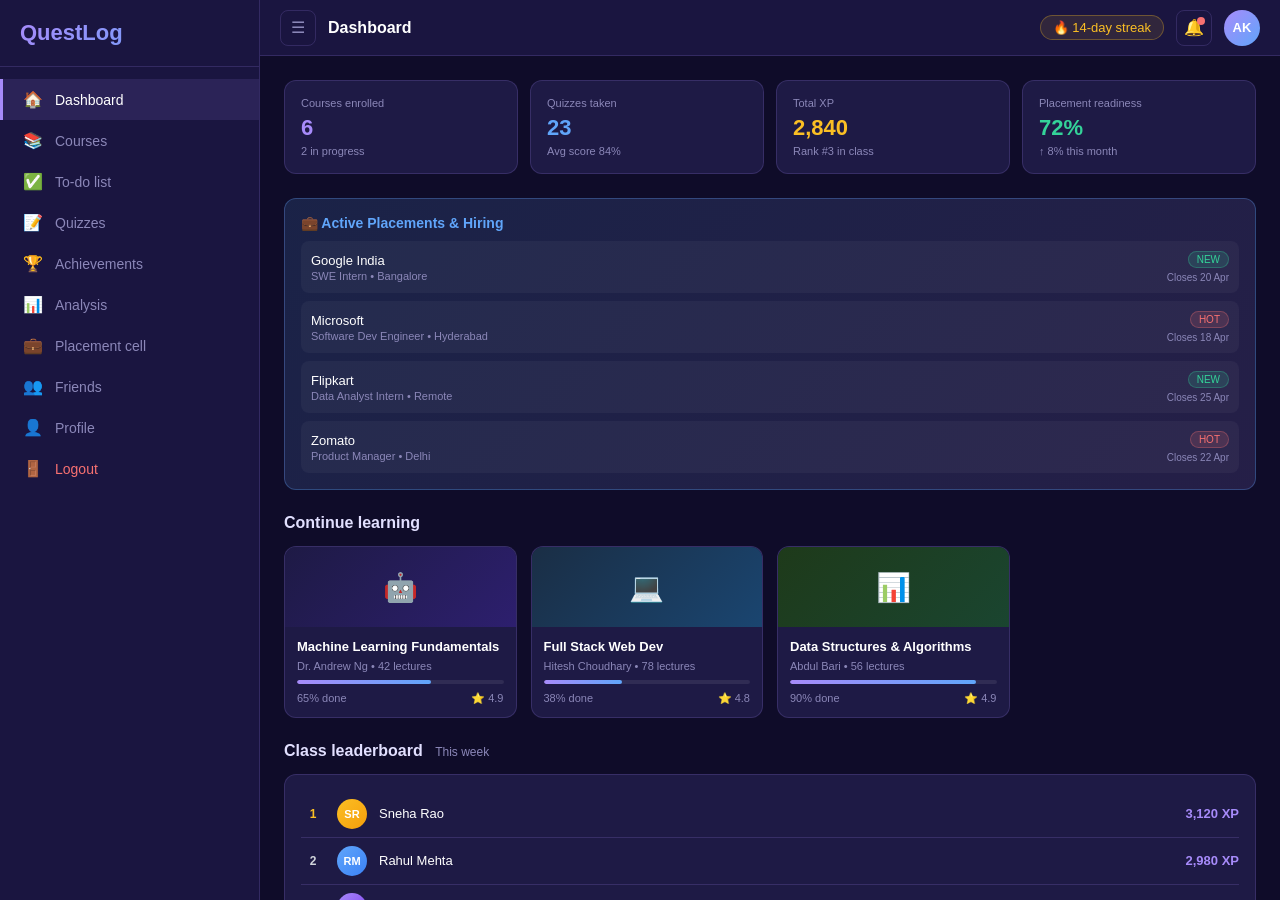
==== index.html @ a029e755 "changes in menu bar" ====
<!DOCTYPE html>
<html lang="en">
<head>
<meta charset="UTF-8">
<meta name="viewport" content="width=device-width, initial-scale=1.0">
<title>QuestLog</title>

<link rel="stylesheet" href="style.css">
</head>

<body>

<div class="app">

  <!-- Sidebar -->
  <div class="sidebar" id="sidebar">
    <div class="sidebar-header">
      <div class="logo">QuestLog</div>
    </div>

    <nav>
    <div class="nav-item active" onclick="showPage('dashboard',this)"><span class="nav-icon">🏠</span>Dashboard</div>
    <div class="nav-item" onclick="showPage('courses',this)"><span class="nav-icon">📚</span>Courses</div>
    <div class="nav-item" onclick="showPage('todo',this)"><span class="nav-icon">✅</span>To-do list</div>
    <div class="nav-item" onclick="showPage('quizzes',this)"><span class="nav-icon">📝</span>Quizzes</div>
    <div class="nav-item" onclick="showPage('achievements',this)"><span class="nav-icon">🏆</span>Achievements</div>
    <div class="nav-item" onclick="showPage('analysis',this)"><span class="nav-icon">📊</span>Analysis</div>
    <div class="nav-item" onclick="showPage('placement',this)"><span class="nav-icon">💼</span>Placement cell</div>
    <div class="nav-item" onclick="showPage('friends',this)"><span class="nav-icon">👥</span>Friends</div>
    <div class="nav-item" onclick="showPage('profile',this)"><span class="nav-icon">👤</span>Profile</div>
    <div class="nav-item" style="margin-top:auto;color:#f87171" onclick="alert('Logging out...')">
      <span class="nav-icon">🚪</span>Logout
    </div>
  </nav>
  </div>

  <!-- Main -->
  <div class="main">

    <!-- TOPBAR -->
    <!-- PASTE your topbar.html here -->
     <!-- ═══════════════════════════════════
     TOPBAR + NOTIFICATIONS — topbar.html
     ═══════════════════════════════════ -->
<div class="topbar">
  <button class="menu-btn" onclick="toggleSidebar()">☰</button>
  <span class="page-title" id="page-title">Dashboard</span>

  <div class="streak-badge">🔥 14-day streak</div>

  <!-- Notification bell -->
  <div style="position:relative">
    <button class="notif-btn" onclick="toggleNotif()">
      🔔<span class="notif-dot"></span>
    </button>

    <div class="notif-panel" id="notif-panel">
      <div class="notif-header">
        <span>Notifications</span>
        <span style="font-size:11px;color:#a78bfa;cursor:pointer">Mark all read</span>
      </div>
      <div class="notif-item">
        <div class="ni-title">🏢 Google is hiring! SWE Intern 2025</div>
        <div class="ni-sub">Deadline: 20 Apr • Eligibility: CGPA ≥ 8.0</div>
        <div class="ni-time">2 hours ago</div>
      </div>
      <div class="notif-item">
        <div class="ni-title">📢 Microsoft Campus Drive — Reg open</div>
        <div class="ni-sub">Roles: SDE, Data Analyst, PM</div>
        <div class="ni-time">5 hours ago</div>
      </div>
      <div class="notif-item">
        <div class="ni-title">✅ Quiz result: Data Structures</div>
        <div class="ni-sub">You scored 92/100 — Top 5%!</div>
        <div class="ni-time">1 day ago</div>
      </div>
      <div class="notif-item">
        <div class="ni-title">👤 Priya sent you a friend request</div>
        <div class="ni-sub">Accept or decline in Friends tab</div>
        <div class="ni-time">2 days ago</div>
      </div>
    </div>
  </div>

  <div class="avatar" onclick="showPage('profile',null)" style="cursor:pointer">AK</div>
</div>

    <div class="content">

      <!-- PASTE dashboard.html -->
       <!-- ═══════════════════════════════════
     DASHBOARD — dashboard.html
     ═══════════════════════════════════ -->
<div class="page active" id="page-dashboard">

  <!-- Stats -->
  <div class="stats-row">
    <div class="stat-card"><div class="label">Courses enrolled</div><div class="val purple">6</div><div class="sub">2 in progress</div></div>
    <div class="stat-card"><div class="label">Quizzes taken</div><div class="val blue">23</div><div class="sub">Avg score 84%</div></div>
    <div class="stat-card"><div class="label">Total XP</div><div class="val amber">2,840</div><div class="sub">Rank #3 in class</div></div>
    <div class="stat-card"><div class="label">Placement readiness</div><div class="val green">72%</div><div class="sub">↑ 8% this month</div></div>
  </div>

  <!-- Active placements snippet -->
  <div class="placement-banner">
    <h3>💼 Active Placements & Hiring</h3>
    <div class="placement-item">
      <div class="pi-left"><div class="company">Google India</div><div class="role">SWE Intern • Bangalore</div></div>
      <div class="pi-right"><span class="badge-new">NEW</span><span class="pi-deadline">Closes 20 Apr</span></div>
    </div>
    <div class="placement-item">
      <div class="pi-left"><div class="company">Microsoft</div><div class="role">Software Dev Engineer • Hyderabad</div></div>
      <div class="pi-right"><span class="badge-hot">HOT</span><span class="pi-deadline">Closes 18 Apr</span></div>
    </div>
    <div class="placement-item">
      <div class="pi-left"><div class="company">Flipkart</div><div class="role">Data Analyst Intern • Remote</div></div>
      <div class="pi-right"><span class="badge-new">NEW</span><span class="pi-deadline">Closes 25 Apr</span></div>
    </div>
    <div class="placement-item">
      <div class="pi-left"><div class="company">Zomato</div><div class="role">Product Manager • Delhi</div></div>
      <div class="pi-right"><span class="badge-hot">HOT</span><span class="pi-deadline">Closes 22 Apr</span></div>
    </div>
  </div>

  <!-- Continue learning -->
  <div class="section-title">Continue learning</div>
  <div class="courses-grid">
    <div class="course-card">
      <div class="course-thumb" style="background:linear-gradient(135deg,#1e1a45,#2d1f6e)">🤖</div>
      <div class="course-body">
        <div class="course-title">Machine Learning Fundamentals</div>
        <div class="course-meta">Dr. Andrew Ng • 42 lectures</div>
        <div class="progress-bar"><div class="progress-fill" style="width:65%"></div></div>
        <div class="course-footer"><span>65% done</span><span>⭐ 4.9</span></div>
      </div>
    </div>
    <div class="course-card">
      <div class="course-thumb" style="background:linear-gradient(135deg,#1a2e45,#1a4570)">💻</div>
      <div class="course-body">
        <div class="course-title">Full Stack Web Dev</div>
        <div class="course-meta">Hitesh Choudhary • 78 lectures</div>
        <div class="progress-bar"><div class="progress-fill" style="width:38%"></div></div>
        <div class="course-footer"><span>38% done</span><span>⭐ 4.8</span></div>
      </div>
    </div>
    <div class="course-card">
      <div class="course-thumb" style="background:linear-gradient(135deg,#1e3a1a,#1a4530)">📊</div>
      <div class="course-body">
        <div class="course-title">Data Structures & Algorithms</div>
        <div class="course-meta">Abdul Bari • 56 lectures</div>
        <div class="progress-bar"><div class="progress-fill" style="width:90%"></div></div>
        <div class="course-footer"><span>90% done</span><span>⭐ 4.9</span></div>
      </div>
    </div>
  </div>

  <!-- Leaderboard -->
  <div class="section-title">Class leaderboard <span class="section-subtitle">This week</span></div>
  <div class="leaderboard-section">
    <div class="lb-row"><div class="lb-rank gold">1</div><div class="lb-av" style="background:linear-gradient(135deg,#fbbf24,#f59e0b)">SR</div><div class="lb-name">Sneha Rao</div><div class="lb-pts">3,120 XP</div></div>
    <div class="lb-row"><div class="lb-rank silver">2</div><div class="lb-av" style="background:linear-gradient(135deg,#60a5fa,#3b82f6)">RM</div><div class="lb-name">Rahul Mehta</div><div class="lb-pts">2,980 XP</div></div>
    <div class="lb-row"><div class="lb-rank bronze">3</div><div class="lb-av" style="background:linear-gradient(135deg,#a78bfa,#7c3aed)">AK</div><div class="lb-name">Arjun Kumar <span class="you">YOU</span></div><div class="lb-pts">2,840 XP</div></div>
    <div class="lb-row"><div class="lb-rank">4</div><div class="lb-av" style="background:linear-gradient(135deg,#34d399,#059669)">PS</div><div class="lb-name">Priya Sharma</div><div class="lb-pts">2,610 XP</div></div>
    <div class="lb-row"><div class="lb-rank">5</div><div class="lb-av" style="background:linear-gradient(135deg,#f87171,#dc2626)">VK</div><div class="lb-name">Vikram Kumar</div><div class="lb-pts">2,340 XP</div></div>
  </div>

</div>

      <!-- PASTE profile.html -->
       <!-- ═══════════════════════════════════
     PROFILE — profile.html
     ═══════════════════════════════════ -->
<div class="page" id="page-profile">

  <!-- Header card -->
  <div class="profile-header">
    <div class="profile-av">AK</div>
    <div class="profile-name">Arjun Kumar</div>
    <div class="profile-id">EDU-2024-ARJ-0042 • B.Tech CSE • 6th Sem</div>
    <div style="display:flex;justify-content:center;gap:20px;margin-top:12px">
      <div style="text-align:center"><div style="font-size:18px;font-weight:700;color:#a78bfa">2,840</div><div style="font-size:11px;color:var(--muted)">Total XP</div></div>
      <div style="text-align:center"><div style="font-size:18px;font-weight:700;color:#fbbf24">14</div><div style="font-size:11px;color:var(--muted)">Day streak</div></div>
      <div style="text-align:center"><div style="font-size:18px;font-weight:700;color:#34d399">#3</div><div style="font-size:11px;color:var(--muted)">Class rank</div></div>
    </div>
    <div class="badges-row">
      <div class="badge-pill">🏆 Quiz Master</div>
      <div class="badge-pill">🧠 Big Brain</div>
      <div class="badge-pill">🔥 On Fire</div>
      <div class="badge-pill">🎓 Completer</div>
    </div>
  </div>

  <!-- Course progress -->
  <div class="progress-section">
    <div class="section-title" style="margin-bottom:14px">Course progress</div>
    <div class="prog-row"><div class="prog-label">ML Fundamentals</div><div class="prog-bar-wrap"><div class="prog-bar-fill" style="width:65%;background:linear-gradient(90deg,#a78bfa,#60a5fa)"></div></div><div class="prog-pct" style="color:#a78bfa">65%</div></div>
    <div class="prog-row"><div class="prog-label">Full Stack Dev</div><div class="prog-bar-wrap"><div class="prog-bar-fill" style="width:38%;background:linear-gradient(90deg,#60a5fa,#34d399)"></div></div><div class="prog-pct" style="color:#60a5fa">38%</div></div>
    <div class="prog-row" style="margin-bottom:0"><div class="prog-label">DSA</div><div class="prog-bar-wrap"><div class="prog-bar-fill" style="width:90%;background:linear-gradient(90deg,#34d399,#059669)"></div></div><div class="prog-pct" style="color:#34d399">90%</div></div>
  </div>

  <!-- Applied placements -->
  <div class="analysis-box">
    <div class="analysis-title">Applied placements</div>
    <div style="display:flex;flex-direction:column;gap:8px">
      <div style="display:flex;justify-content:space-between;align-items:center;padding:10px;background:rgba(255,255,255,.04);border-radius:8px">
        <div><div style="font-size:13px;font-weight:500">Infosys — Systems Engineer</div><div style="font-size:11px;color:var(--muted)">Applied 12 Apr 2025</div></div>
        <span style="font-size:11px;color:#fbbf24;background:rgba(251,191,36,.1);border:1px solid rgba(251,191,36,.2);border-radius:20px;padding:2px 10px">Screening</span>
      </div>
      <div style="display:flex;justify-content:space-between;align-items:center;padding:10px;background:rgba(255,255,255,.04);border-radius:8px">
        <div><div style="font-size:13px;font-weight:500">TCS — Digital</div><div style="font-size:11px;color:var(--muted)">Applied 3 Apr 2025</div></div>
        <span style="font-size:11px;color:#34d399;background:rgba(52,211,153,.1);border:1px solid rgba(52,211,153,.2);border-radius:20px;padding:2px 10px">Shortlisted</span>
      </div>
    </div>
  </div>

  <!-- Experience -->
  <div class="analysis-box">
    <div class="analysis-title">Experience</div>
    <div style="display:flex;flex-direction:column;gap:8px">
      <div style="padding:10px;background:rgba(255,255,255,.04);border-radius:8px">
        <div style="font-size:13px;font-weight:500">🎓 B.Tech Computer Science</div>
        <div style="font-size:11px;color:var(--muted)">SRM University • 2022–2026 • CGPA 8.4</div>
      </div>
      <div style="padding:10px;background:rgba(255,255,255,.04);border-radius:8px">
        <div style="font-size:13px;font-weight:500">📚 Python for Data Science — Certificate</div>
        <div style="font-size:11px;color:var(--muted)">Completed Jan 2025 • Issued by Coursera</div>
      </div>
      <div style="padding:10px;background:rgba(255,255,255,.04);border-radius:8px">
        <div style="font-size:13px;font-weight:500">💻 AI Placement Assistant — Hackathon Project</div>
        <div style="font-size:11px;color:var(--muted)">Team of 4 • SRM Hack 2025 • Track 5 Winner</div>
      </div>
    </div>
  </div>

</div>

    </div>

  </div>
  <script src="app.js"></script>
</body>
</html>
---- style.css ----
*{margin:0;padding:0;box-sizing:border-box}
body{font-family:-apple-system,BlinkMacSystemFont,'Segoe UI',sans-serif;background:#0f0c29;color:#fff;min-height:100vh;overflow-x:hidden}
:root{--accent:#a78bfa;--accent2:#60a5fa;--accent3:#34d399;--bg1:#0f0c29;--bg2:#1a1540;--bg3:#241e55;--card:#1e1a45;--border:rgba(167,139,250,0.18);--text:#e2e0ff;--muted:#8b87b8}

/* ─── Layout ─── */
.app{display:flex;height:100vh;overflow:hidden}
.main{flex:1;display:flex;flex-direction:column;overflow:hidden}
.content{flex:1;overflow-y:auto;padding:24px}

/* ─── Sidebar ─── */
.sidebar{width:260px;min-width:260px;background:var(--bg2);border-right:1px solid var(--border);display:flex;flex-direction:column;transition:transform .3s;z-index:100}
.sidebar.hidden{transform:translateX(-260px);position:absolute;height:100%}
.sidebar-header{padding:20px;border-bottom:1px solid var(--border)}
.logo{font-size:22px;font-weight:700;background:linear-gradient(135deg,#a78bfa,#60a5fa);background-clip:text;-webkit-background-clip:text;-webkit-text-fill-color:transparent}
.logo span{font-size:12px;display:block;color:var(--muted);font-weight:400;margin-top:2px}
.user-mini{display:flex;align-items:center;gap:10px;padding:16px 20px;border-bottom:1px solid var(--border)}
.avatar{width:36px;height:36px;border-radius:50%;background:linear-gradient(135deg,#a78bfa,#60a5fa);display:flex;align-items:center;justify-content:center;font-weight:700;font-size:13px;flex-shrink:0}
.user-mini .name{font-size:14px;font-weight:500}
.user-mini .pts{font-size:11px;color:var(--accent);margin-top:1px}
nav{flex:1;overflow-y:auto;padding:12px 0}
.nav-item{display:flex;align-items:center;gap:12px;padding:11px 20px;cursor:pointer;color:var(--muted);font-size:14px;transition:all .2s;border-left:3px solid transparent}
.nav-item:hover{color:var(--text);background:rgba(167,139,250,.07)}
.nav-item.active{color:#fff;background:rgba(167,139,250,.12);border-left-color:var(--accent)}
.nav-icon{font-size:16px;width:20px;text-align:center}

/* ─── Topbar ─── */
.topbar{background:var(--bg2);border-bottom:1px solid var(--border);padding:0 20px;height:56px;display:flex;align-items:center;gap:12px;flex-shrink:0}
.menu-btn{background:none;border:1px solid var(--border);color:var(--muted);width:36px;height:36px;border-radius:8px;cursor:pointer;font-size:16px;display:flex;align-items:center;justify-content:center}
.menu-btn:hover{color:var(--text);border-color:var(--accent)}
.page-title{font-size:16px;font-weight:600;flex:1}
.streak-badge{display:flex;align-items:center;gap:6px;background:rgba(251,191,36,.1);border:1px solid rgba(251,191,36,.3);border-radius:20px;padding:4px 12px;font-size:13px;color:#fbbf24;font-weight:500}
.notif-btn{position:relative;background:none;border:1px solid var(--border);color:var(--muted);width:36px;height:36px;border-radius:8px;cursor:pointer;font-size:16px;display:flex;align-items:center;justify-content:center}
.notif-dot{width:8px;height:8px;background:#f87171;border-radius:50%;position:absolute;top:6px;right:6px}

/* ─── Notifications ─── */
.notif-panel{display:none;position:absolute;right:20px;top:60px;width:320px;background:var(--bg2);border:1px solid var(--border);border-radius:14px;z-index:200;box-shadow:0 8px 32px rgba(0,0,0,.4)}
.notif-panel.open{display:block}
.notif-header{padding:14px 16px;border-bottom:1px solid var(--border);font-size:14px;font-weight:600;display:flex;justify-content:space-between}
.notif-item{padding:12px 16px;border-bottom:1px solid var(--border);cursor:pointer}
.notif-item:hover{background:rgba(255,255,255,.03)}
.notif-item .ni-title{font-size:13px;font-weight:500}
.notif-item .ni-sub{font-size:11px;color:var(--muted);margin-top:3px}
.notif-item .ni-time{font-size:10px;color:var(--muted);margin-top:4px}

/* ─── Pages ─── */
.page{display:none}
.page.active{display:block}
.section-title{font-size:16px;font-weight:600;margin-bottom:14px;color:var(--text)}
.section-subtitle{font-size:12px;color:var(--muted);font-weight:400;margin-left:8px}

/* ─── Shared components ─── */
.search-bar{display:flex;align-items:center;gap:8px;background:var(--bg3);border:1px solid var(--border);border-radius:10px;padding:0 12px;margin-bottom:20px;height:40px}
.search-bar input{background:none;border:none;outline:none;color:var(--text);font-size:14px;flex:1}
.search-bar input::placeholder{color:var(--muted)}
.btn-start{background:linear-gradient(135deg,var(--accent),var(--accent2));border:none;color:#fff;border-radius:8px;padding:7px 16px;font-size:13px;cursor:pointer;white-space:nowrap}
.progress-bar{height:4px;background:rgba(255,255,255,.08);border-radius:2px;overflow:hidden}
.progress-fill{height:100%;border-radius:2px;background:linear-gradient(90deg,var(--accent),var(--accent2))}
.prog-row{display:flex;align-items:center;gap:12px;margin-bottom:12px}
.prog-label{font-size:13px;flex:1}
.prog-bar-wrap{flex:2;height:8px;background:rgba(255,255,255,.08);border-radius:4px;overflow:hidden}
.prog-bar-fill{height:100%;border-radius:4px}
.prog-pct{font-size:12px;font-weight:600;width:36px;text-align:right}

/* ─── Placement shared ─── */
.placement-banner{background:linear-gradient(135deg,rgba(96,165,250,.15),rgba(167,139,250,.15));border:1px solid rgba(96,165,250,.3);border-radius:12px;padding:16px;margin-bottom:24px}
.placement-banner h3{font-size:14px;font-weight:600;color:var(--accent2);margin-bottom:10px;display:flex;align-items:center;gap:8px}
.placement-item{display:flex;align-items:center;justify-content:space-between;padding:10px;background:rgba(255,255,255,.04);border-radius:8px;margin-bottom:8px}
.placement-item:last-child{margin-bottom:0}
.pi-left .company{font-size:13px;font-weight:500}
.pi-left .role{font-size:11px;color:var(--muted);margin-top:2px}
.pi-right{display:flex;flex-direction:column;align-items:flex-end;gap:4px}
.badge-new{font-size:10px;background:rgba(52,211,153,.15);color:#34d399;border:1px solid rgba(52,211,153,.3);border-radius:20px;padding:2px 8px}
.badge-hot{font-size:10px;background:rgba(248,113,113,.15);color:#f87171;border:1px solid rgba(248,113,113,.3);border-radius:20px;padding:2px 8px}
.pi-deadline{font-size:10px;color:var(--muted)}

/* ─── Courses ─── */
.courses-grid{display:grid;grid-template-columns:repeat(auto-fill,minmax(220px,1fr));gap:14px;margin-bottom:24px}
.course-card{background:var(--card);border:1px solid var(--border);border-radius:12px;overflow:hidden;cursor:pointer;transition:all .2s}
.course-card:hover{border-color:var(--accent);transform:translateY(-2px)}
.course-thumb{height:80px;display:flex;align-items:center;justify-content:center;font-size:28px}
.course-body{padding:12px}
.course-title{font-size:13px;font-weight:600;margin-bottom:4px;line-height:1.3}
.course-meta{font-size:11px;color:var(--muted);margin-bottom:8px}
.course-footer{display:flex;justify-content:space-between;margin-top:8px;font-size:11px;color:var(--muted)}

/* ─── Leaderboard ─── */
.leaderboard-section{background:var(--card);border:1px solid var(--border);border-radius:12px;padding:16px;margin-bottom:24px}
.lb-row{display:flex;align-items:center;gap:12px;padding:8px 0;border-bottom:1px solid var(--border)}
.lb-row:last-child{border-bottom:none}
.lb-rank{width:24px;font-size:12px;font-weight:700;color:var(--muted);text-align:center}
.lb-rank.gold{color:#fbbf24}
.lb-rank.silver{color:#d1d5db}
.lb-rank.bronze{color:#cd7f32}
.lb-av{width:30px;height:30px;border-radius:50%;display:flex;align-items:center;justify-content:center;font-size:11px;font-weight:700}
.lb-name{flex:1;font-size:13px;font-weight:500}
.lb-name .you{font-size:10px;color:var(--accent);margin-left:6px}
.lb-pts{font-size:13px;font-weight:600;color:var(--accent)}

/* ─── Stats ─── */
.stats-row{display:grid;grid-template-columns:repeat(4,1fr);gap:12px;margin-bottom:24px}
.stat-card{background:var(--card);border:1px solid var(--border);border-radius:12px;padding:16px}
.stat-card .label{font-size:11px;color:var(--muted);margin-bottom:6px}
.stat-card .val{font-size:22px;font-weight:700}
.stat-card .val.blue{color:var(--accent2)}
.stat-card .val.green{color:var(--accent3)}
.stat-card .val.purple{color:var(--accent)}
.stat-card .val.amber{color:#fbbf24}
.stat-card .sub{font-size:11px;color:var(--muted);margin-top:4px}

/* ─── Todo ─── */
.todo-item{background:var(--card);border:1px solid var(--border);border-radius:10px;padding:12px 16px;margin-bottom:8px;display:flex;align-items:center;gap:12px}
.todo-check{width:18px;height:18px;border-radius:4px;border:2px solid var(--border);cursor:pointer;display:flex;align-items:center;justify-content:center;flex-shrink:0;transition:all .2s}
.todo-check.done{background:var(--accent3);border-color:var(--accent3)}
.todo-text{flex:1;font-size:14px}
.todo-text.done{text-decoration:line-through;color:var(--muted)}
.todo-due{font-size:11px;color:var(--muted)}

/* ─── Quizzes ─── */
.quiz-card{background:var(--card);border:1px solid var(--border);border-radius:12px;padding:16px;margin-bottom:12px;display:flex;align-items:center;gap:14px}
.quiz-icon{width:44px;height:44px;border-radius:10px;display:flex;align-items:center;justify-content:center;font-size:20px;flex-shrink:0}
.quiz-title{font-size:14px;font-weight:600}
.quiz-meta{font-size:12px;color:var(--muted);margin-top:3px}

/* ─── Achievements ─── */
.achievs-grid{display:grid;grid-template-columns:repeat(auto-fill,minmax(150px,1fr));gap:12px}
.achiev-card{background:var(--card);border:1px solid var(--border);border-radius:12px;padding:16px;text-align:center;cursor:pointer}
.achiev-icon{font-size:32px;margin-bottom:8px}
.achiev-name{font-size:12px;font-weight:600;color:var(--text)}
.achiev-desc{font-size:11px;color:var(--muted);margin-top:3px}
.achiev-card.locked{opacity:.4}
.badge-pill{background:rgba(167,139,250,.1);border:1px solid rgba(167,139,250,.25);border-radius:20px;padding:4px 12px;font-size:11px;color:var(--accent);display:flex;align-items:center;gap:4px}

/* ─── Analysis ─── */
.analysis-box{background:var(--card);border:1px solid var(--border);border-radius:12px;padding:16px;margin-bottom:16px}
.analysis-title{font-size:14px;font-weight:600;margin-bottom:12px;color:var(--accent2)}
.progress-section{background:var(--card);border:1px solid var(--border);border-radius:12px;padding:16px;margin-bottom:16px}

/* ─── Profile ─── */
.profile-header{background:var(--card);border:1px solid var(--border);border-radius:16px;padding:24px;margin-bottom:20px;text-align:center}
.profile-av{width:72px;height:72px;border-radius:50%;background:linear-gradient(135deg,#a78bfa,#60a5fa);display:flex;align-items:center;justify-content:center;font-size:24px;font-weight:700;margin:0 auto 12px}
.profile-name{font-size:18px;font-weight:700}
.profile-id{font-size:12px;color:var(--muted);margin:4px 0 12px}
.badges-row{display:flex;gap:8px;justify-content:center;flex-wrap:wrap;margin-top:12px}

/* ─── Friends ─── */
.friends-list{display:flex;flex-direction:column;gap:10px;margin-bottom:20px}
.friend-item{background:var(--card);border:1px solid var(--border);border-radius:10px;padding:12px;display:flex;align-items:center;gap:12px}
.friend-av{width:36px;height:36px;border-radius:50%;display:flex;align-items:center;justify-content:center;font-size:12px;font-weight:700;flex-shrink:0}
.friend-name{font-size:14px;font-weight:500;flex:1}
.friend-pts{font-size:12px;color:var(--muted)}
.btn-accept{background:rgba(52,211,153,.12);border:1px solid rgba(52,211,153,.3);color:#34d399;border-radius:6px;padding:5px 12px;font-size:12px;cursor:pointer}
.btn-decline{background:rgba(248,113,113,.08);border:1px solid rgba(248,113,113,.25);color:#f87171;border-radius:6px;padding:5px 12px;font-size:12px;cursor:pointer}
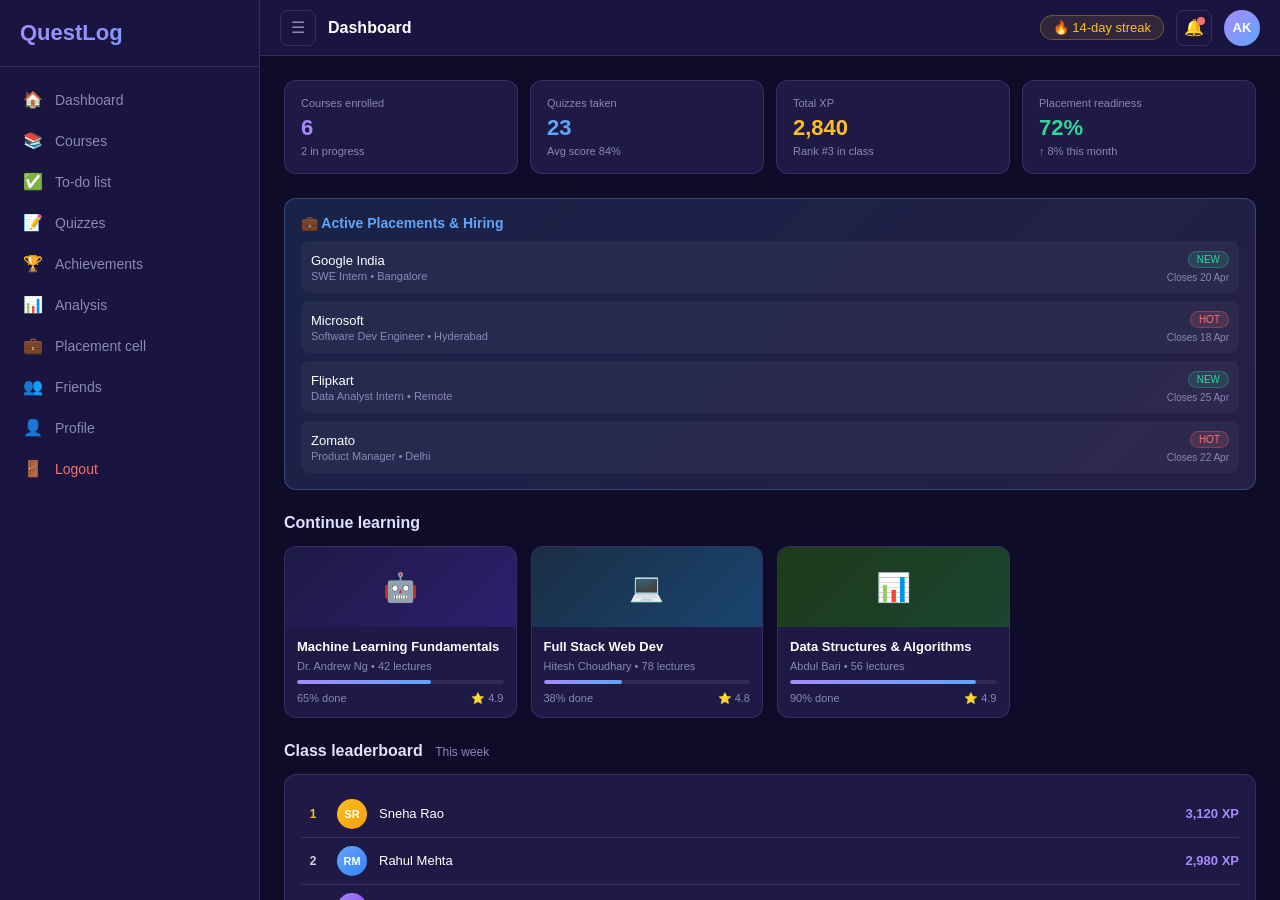
==== commit d499f36e: "added courses" ====
--- a/index.html
+++ b/index.html
@@ -165,7 +165,111 @@
   </div>
 
 </div>
-
+<div class="page" id="page-courses">
+
+  <div class="section-title">Learn Programming 🎯</div>
+
+  <div class="courses-grid">
+
+    <div class="course-card" onclick="playCourse('ix9cRaBkVe0')">
+      <div class="course-thumb">🐍</div>
+      <div class="course-body">
+        <div class="course-title">Python Basics</div>
+        <div class="course-meta">Beginner Friendly</div>
+      </div>
+    </div>
+
+    <div class="course-card" onclick="playCourse('xTtL8E4LzTQ')">
+      <div class="course-thumb">☕</div>
+      <div class="course-body">
+        <div class="course-title">Java Programming</div>
+        <div class="course-meta">Core Concepts</div>
+      </div>
+    </div>
+
+    <div class="course-card" onclick="playCourse('xND0t1pr3KY')">
+      <div class="course-thumb">🌐</div>
+      <div class="course-body">
+        <div class="course-title">Web Development</div>
+        <div class="course-meta">HTML CSS JS</div>
+      </div>
+    </div>
+
+    <div class="course-card" onclick="playCourse('-TkoO8Z07hI')">
+      <div class="course-thumb">📊</div>
+      <div class="course-body">
+        <div class="course-title">Data Structures</div>
+        <div class="course-meta">DSA Concepts</div>
+      </div>
+    </div>
+
+    <div class="course-card" onclick="playCourse('wxznTygnRfQ')">
+      <div class="course-thumb">⚙️</div>
+      <div class="course-body">
+        <div class="course-title">Operating System</div>
+        <div class="course-meta">Core Subjects</div>
+      </div>
+    </div>
+
+    <div class="course-card" onclick="playCourse('CBYHwZcbD-s')">
+      <div class="course-thumb">🧠</div>
+      <div class="course-body">
+        <div class="course-title">DBMS</div>
+        <div class="course-meta">Database Systems</div>
+      </div>
+    </div>
+
+    <div class="course-card" onclick="playCourse('HGTJBPNC-Gw')">
+      <div class="course-thumb">🔗</div>
+      <div class="course-body">
+        <div class="course-title">Computer Networks</div>
+        <div class="course-meta">Networking Basics</div>
+      </div>
+    </div>
+
+    <div class="course-card" onclick="playCourse('lfmg-EJ8gm4')">
+      <div class="course-thumb">⚡</div>
+      <div class="course-body">
+        <div class="course-title">JavaScript</div>
+        <div class="course-meta">Frontend Logic</div>
+      </div>
+    </div>
+
+    <div class="course-card" onclick="playCourse('CgkZ7MvWUAA')">
+      <div class="course-thumb">🧩</div>
+      <div class="course-body">
+        <div class="course-title">React JS</div>
+        <div class="course-meta">Frontend Framework</div>
+      </div>
+    </div>
+
+    <div class="course-card" onclick="playCourse('c2M-rlkkT5o')">
+      <div class="course-thumb">🗄️</div>
+      <div class="course-body">
+        <div class="course-title">SQL</div>
+        <div class="course-meta">Database Queries</div>
+      </div>
+    </div>
+
+    <div class="course-card" onclick="playCourse('5OdVJbNCSso')">
+      <div class="course-thumb">🤖</div>
+      <div class="course-body">
+        <div class="course-title">Machine Learning</div>
+        <div class="course-meta">AI Basics</div>
+      </div>
+    </div>
+
+    <div class="course-card" onclick="playCourse('zZ6vybT1HQs')">
+      <div class="course-thumb">🚀</div>
+      <div class="course-body">
+        <div class="course-title">System Design</div>
+        <div class="course-meta">Advanced Concepts</div>
+      </div>
+    </div>
+
+  </div>
+
+</div>
       <!-- PASTE profile.html -->
        <!-- ═══════════════════════════════════
      PROFILE — profile.html
@@ -237,6 +341,20 @@
     </div>
 
   </div>
+</div>
+<div id="videoModal" style="display:none; position:fixed; top:0; left:0; width:100%; height:100%; background:rgba(0,0,0,0.9); z-index:999; justify-content:center; align-items:center;">
+
+  <div style="width:80%; height:80%; position:relative;">
+    
+    <iframe id="ytPlayer" width="100%" height="100%" frameborder="0" allowfullscreen></iframe>
+
+    <button onclick="closeVideo()" style="position:absolute; top:-40px; right:0; background:red; color:white; border:none; padding:8px 12px; cursor:pointer;">
+      ✖ Close
+    </button>
+
+  </div>
+
+</div>
   <script src="app.js"></script>
 </body>
 </html>
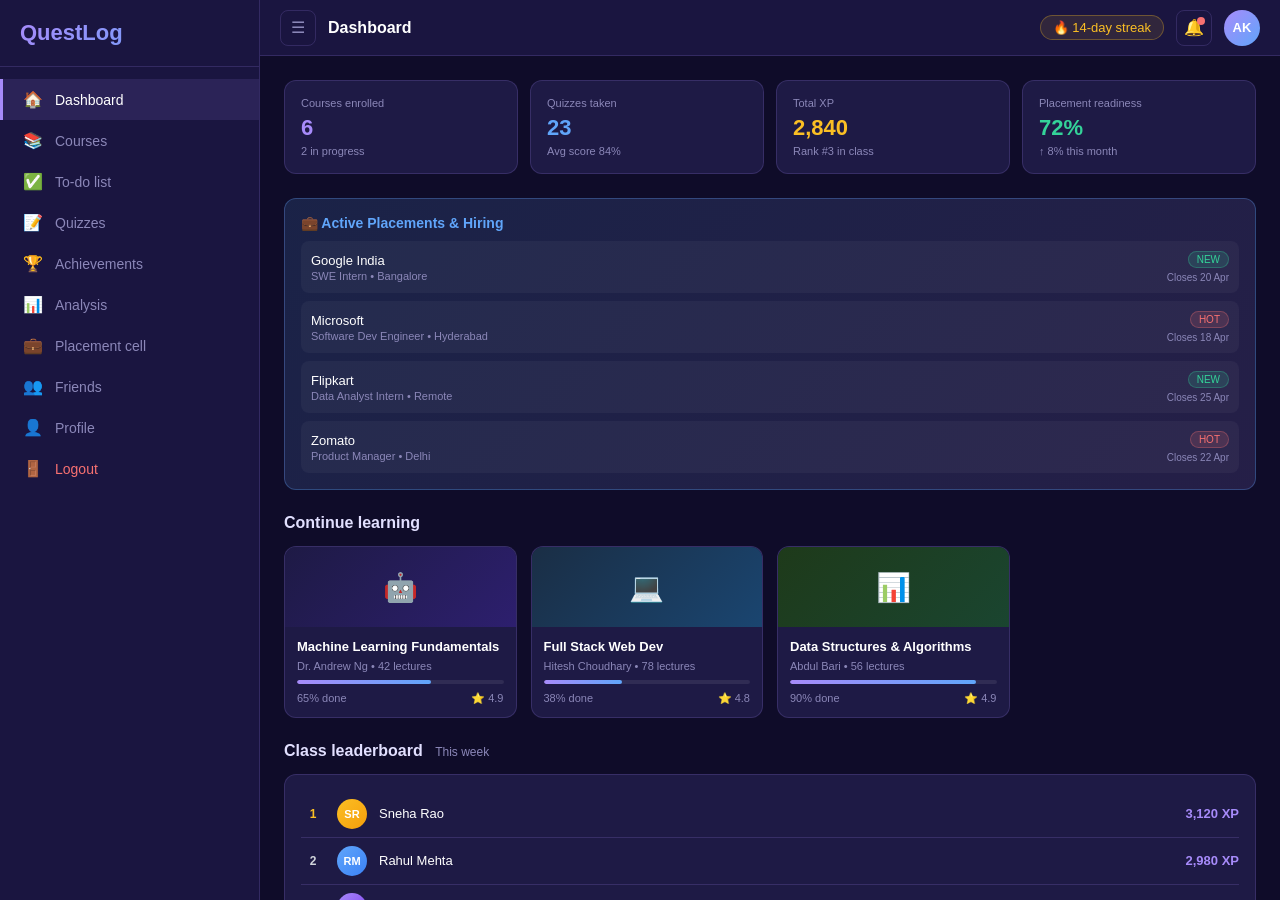
==== commit 8af274e7: "courses added" ====
--- a/index.html
+++ b/index.html
@@ -355,6 +355,6 @@
   </div>
 
 </div>
-  <script src="app.js"></script>
+  <script src="script.js"></script>
 </body>
 </html>
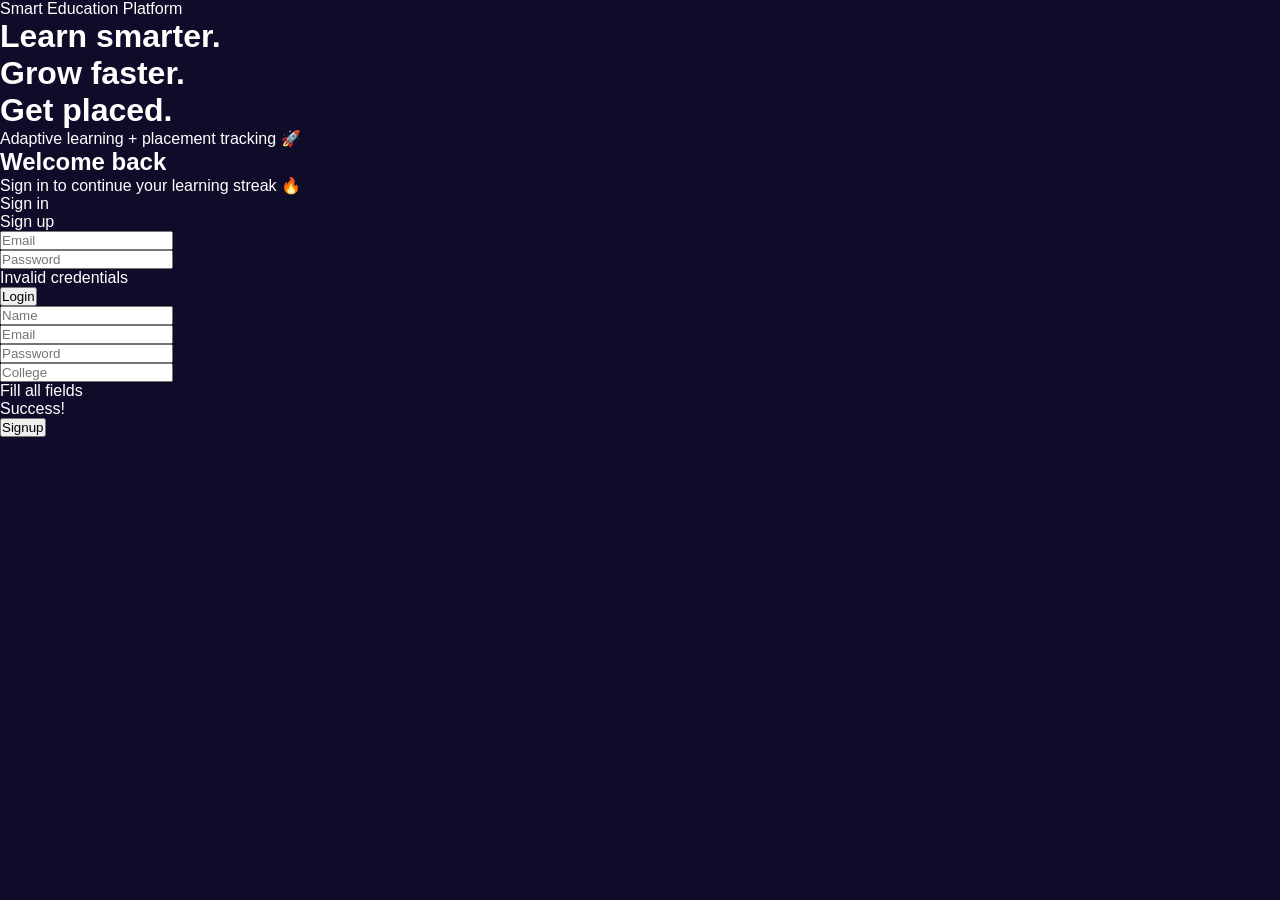
==== commit 77dabd6d: "linked every file" ====
--- a/index.html
+++ b/index.html
@@ -355,6 +355,10 @@
   </div>
 
 </div>
-  <script src="script.js"></script>
+  <script>
+if (localStorage.getItem('isLoggedIn') !== 'true') {
+  window.location.href = 'login.html';
+}
+</script>
 </body>
 </html>
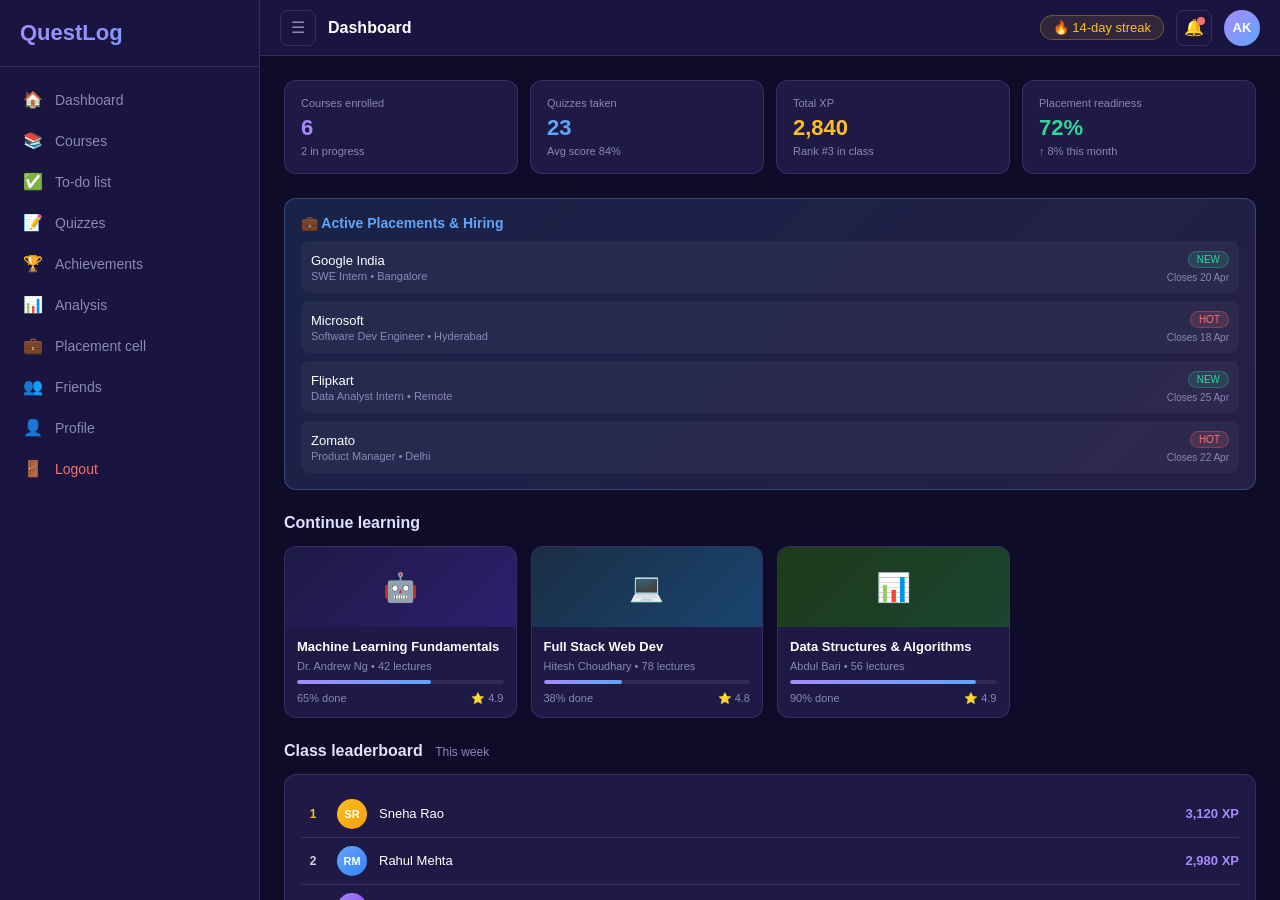
==== commit 5c9e9450: "minor changes" ====
--- a/index.html
+++ b/index.html
@@ -355,10 +355,6 @@
   </div>
 
 </div>
-  <script>
-if (localStorage.getItem('isLoggedIn') !== 'true') {
-  window.location.href = 'login.html';
-}
-</script>
+  <script src="app.js"></script>
 </body>
 </html>
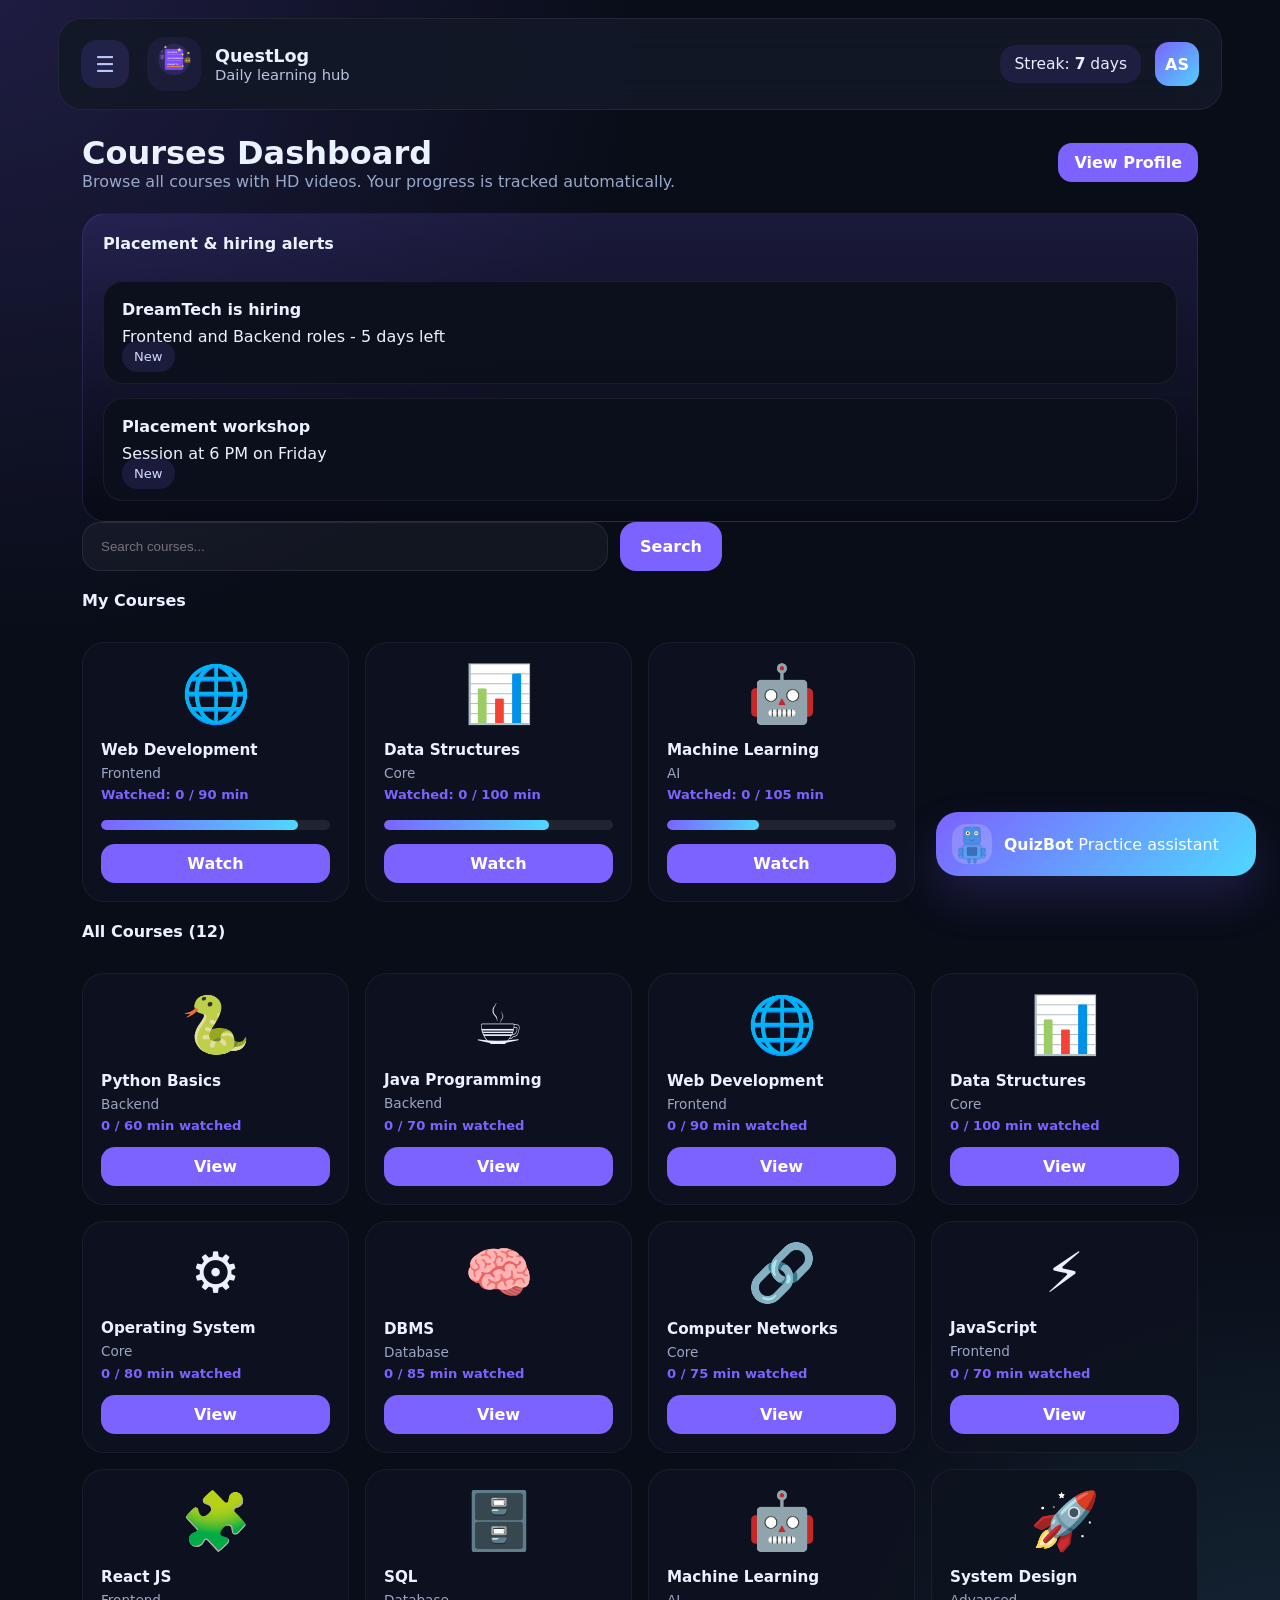
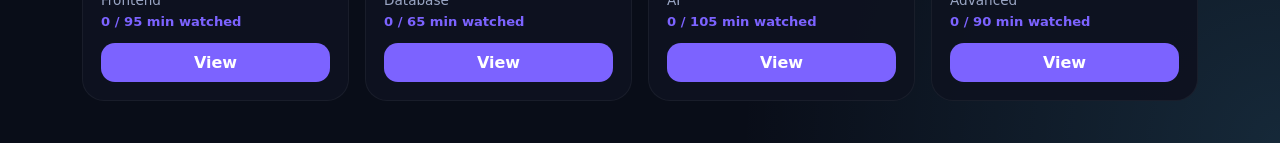
==== commit daca2e51: "added new features" ====
--- a/index.html
+++ b/index.html
@@ -1,360 +1,101 @@
-<!DOCTYPE html>
+﻿<!DOCTYPE html>
 <html lang="en">
 <head>
-<meta charset="UTF-8">
-<meta name="viewport" content="width=device-width, initial-scale=1.0">
-<title>QuestLog</title>
-
-<link rel="stylesheet" href="style.css">
+  <meta charset="UTF-8" />
+  <meta name="viewport" content="width=device-width, initial-scale=1.0" />
+  <title>QuestLog — Gradient Dashboard</title>
+  <link rel="stylesheet" href="style.css" />
 </head>
-
 <body>
-
-<div class="app">
-
-  <!-- Sidebar -->
-  <div class="sidebar" id="sidebar">
-    <div class="sidebar-header">
-      <div class="logo">QuestLog</div>
-    </div>
-
-    <nav>
-    <div class="nav-item active" onclick="showPage('dashboard',this)"><span class="nav-icon">🏠</span>Dashboard</div>
-    <div class="nav-item" onclick="showPage('courses',this)"><span class="nav-icon">📚</span>Courses</div>
-    <div class="nav-item" onclick="showPage('todo',this)"><span class="nav-icon">✅</span>To-do list</div>
-    <div class="nav-item" onclick="showPage('quizzes',this)"><span class="nav-icon">📝</span>Quizzes</div>
-    <div class="nav-item" onclick="showPage('achievements',this)"><span class="nav-icon">🏆</span>Achievements</div>
-    <div class="nav-item" onclick="showPage('analysis',this)"><span class="nav-icon">📊</span>Analysis</div>
-    <div class="nav-item" onclick="showPage('placement',this)"><span class="nav-icon">💼</span>Placement cell</div>
-    <div class="nav-item" onclick="showPage('friends',this)"><span class="nav-icon">👥</span>Friends</div>
-    <div class="nav-item" onclick="showPage('profile',this)"><span class="nav-icon">👤</span>Profile</div>
-    <div class="nav-item" style="margin-top:auto;color:#f87171" onclick="alert('Logging out...')">
-      <span class="nav-icon">🚪</span>Logout
-    </div>
-  </nav>
-  </div>
-
-  <!-- Main -->
-  <div class="main">
-
-    <!-- TOPBAR -->
-    <!-- PASTE your topbar.html here -->
-     <!-- ═══════════════════════════════════
-     TOPBAR + NOTIFICATIONS — topbar.html
-     ═══════════════════════════════════ -->
-<div class="topbar">
-  <button class="menu-btn" onclick="toggleSidebar()">☰</button>
-  <span class="page-title" id="page-title">Dashboard</span>
-
-  <div class="streak-badge">🔥 14-day streak</div>
-
-  <!-- Notification bell -->
-  <div style="position:relative">
-    <button class="notif-btn" onclick="toggleNotif()">
-      🔔<span class="notif-dot"></span>
-    </button>
-
-    <div class="notif-panel" id="notif-panel">
-      <div class="notif-header">
-        <span>Notifications</span>
-        <span style="font-size:11px;color:#a78bfa;cursor:pointer">Mark all read</span>
+  <div class="app">
+    <div class="topbar">
+      <button class="menu-toggle" aria-label="Open menu"><span class="menu-icon">☰</span></button>
+      <div class="brand">
+        <svg class="brand-mark" viewBox="0 0 300 350" xmlns="http://www.w3.org/2000/svg"><use href="#questlog-logo"/></svg>
+        <div>
+          <div class="brand-name">QuestLog</div>
+          <div class="brand-subtitle">Daily learning hub</div>
+        </div>
       </div>
-      <div class="notif-item">
-        <div class="ni-title">🏢 Google is hiring! SWE Intern 2025</div>
-        <div class="ni-sub">Deadline: 20 Apr • Eligibility: CGPA ≥ 8.0</div>
-        <div class="ni-time">2 hours ago</div>
-      </div>
-      <div class="notif-item">
-        <div class="ni-title">📢 Microsoft Campus Drive — Reg open</div>
-        <div class="ni-sub">Roles: SDE, Data Analyst, PM</div>
-        <div class="ni-time">5 hours ago</div>
-      </div>
-      <div class="notif-item">
-        <div class="ni-title">✅ Quiz result: Data Structures</div>
-        <div class="ni-sub">You scored 92/100 — Top 5%!</div>
-        <div class="ni-time">1 day ago</div>
-      </div>
-      <div class="notif-item">
-        <div class="ni-title">👤 Priya sent you a friend request</div>
-        <div class="ni-sub">Accept or decline in Friends tab</div>
-        <div class="ni-time">2 days ago</div>
-      </div>
-    </div>
-  </div>
-
-  <div class="avatar" onclick="showPage('profile',null)" style="cursor:pointer">AK</div>
-</div>
-
-    <div class="content">
-
-      <!-- PASTE dashboard.html -->
-       <!-- ═══════════════════════════════════
-     DASHBOARD — dashboard.html
-     ═══════════════════════════════════ -->
-<div class="page active" id="page-dashboard">
-
-  <!-- Stats -->
-  <div class="stats-row">
-    <div class="stat-card"><div class="label">Courses enrolled</div><div class="val purple">6</div><div class="sub">2 in progress</div></div>
-    <div class="stat-card"><div class="label">Quizzes taken</div><div class="val blue">23</div><div class="sub">Avg score 84%</div></div>
-    <div class="stat-card"><div class="label">Total XP</div><div class="val amber">2,840</div><div class="sub">Rank #3 in class</div></div>
-    <div class="stat-card"><div class="label">Placement readiness</div><div class="val green">72%</div><div class="sub">↑ 8% this month</div></div>
-  </div>
-
-  <!-- Active placements snippet -->
-  <div class="placement-banner">
-    <h3>💼 Active Placements & Hiring</h3>
-    <div class="placement-item">
-      <div class="pi-left"><div class="company">Google India</div><div class="role">SWE Intern • Bangalore</div></div>
-      <div class="pi-right"><span class="badge-new">NEW</span><span class="pi-deadline">Closes 20 Apr</span></div>
-    </div>
-    <div class="placement-item">
-      <div class="pi-left"><div class="company">Microsoft</div><div class="role">Software Dev Engineer • Hyderabad</div></div>
-      <div class="pi-right"><span class="badge-hot">HOT</span><span class="pi-deadline">Closes 18 Apr</span></div>
-    </div>
-    <div class="placement-item">
-      <div class="pi-left"><div class="company">Flipkart</div><div class="role">Data Analyst Intern • Remote</div></div>
-      <div class="pi-right"><span class="badge-new">NEW</span><span class="pi-deadline">Closes 25 Apr</span></div>
-    </div>
-    <div class="placement-item">
-      <div class="pi-left"><div class="company">Zomato</div><div class="role">Product Manager • Delhi</div></div>
-      <div class="pi-right"><span class="badge-hot">HOT</span><span class="pi-deadline">Closes 22 Apr</span></div>
-    </div>
-  </div>
-
-  <!-- Continue learning -->
-  <div class="section-title">Continue learning</div>
-  <div class="courses-grid">
-    <div class="course-card">
-      <div class="course-thumb" style="background:linear-gradient(135deg,#1e1a45,#2d1f6e)">🤖</div>
-      <div class="course-body">
-        <div class="course-title">Machine Learning Fundamentals</div>
-        <div class="course-meta">Dr. Andrew Ng • 42 lectures</div>
-        <div class="progress-bar"><div class="progress-fill" style="width:65%"></div></div>
-        <div class="course-footer"><span>65% done</span><span>⭐ 4.9</span></div>
-      </div>
-    </div>
-    <div class="course-card">
-      <div class="course-thumb" style="background:linear-gradient(135deg,#1a2e45,#1a4570)">💻</div>
-      <div class="course-body">
-        <div class="course-title">Full Stack Web Dev</div>
-        <div class="course-meta">Hitesh Choudhary • 78 lectures</div>
-        <div class="progress-bar"><div class="progress-fill" style="width:38%"></div></div>
-        <div class="course-footer"><span>38% done</span><span>⭐ 4.8</span></div>
-      </div>
-    </div>
-    <div class="course-card">
-      <div class="course-thumb" style="background:linear-gradient(135deg,#1e3a1a,#1a4530)">📊</div>
-      <div class="course-body">
-        <div class="course-title">Data Structures & Algorithms</div>
-        <div class="course-meta">Abdul Bari • 56 lectures</div>
-        <div class="progress-bar"><div class="progress-fill" style="width:90%"></div></div>
-        <div class="course-footer"><span>90% done</span><span>⭐ 4.9</span></div>
-      </div>
-    </div>
-  </div>
-
-  <!-- Leaderboard -->
-  <div class="section-title">Class leaderboard <span class="section-subtitle">This week</span></div>
-  <div class="leaderboard-section">
-    <div class="lb-row"><div class="lb-rank gold">1</div><div class="lb-av" style="background:linear-gradient(135deg,#fbbf24,#f59e0b)">SR</div><div class="lb-name">Sneha Rao</div><div class="lb-pts">3,120 XP</div></div>
-    <div class="lb-row"><div class="lb-rank silver">2</div><div class="lb-av" style="background:linear-gradient(135deg,#60a5fa,#3b82f6)">RM</div><div class="lb-name">Rahul Mehta</div><div class="lb-pts">2,980 XP</div></div>
-    <div class="lb-row"><div class="lb-rank bronze">3</div><div class="lb-av" style="background:linear-gradient(135deg,#a78bfa,#7c3aed)">AK</div><div class="lb-name">Arjun Kumar <span class="you">YOU</span></div><div class="lb-pts">2,840 XP</div></div>
-    <div class="lb-row"><div class="lb-rank">4</div><div class="lb-av" style="background:linear-gradient(135deg,#34d399,#059669)">PS</div><div class="lb-name">Priya Sharma</div><div class="lb-pts">2,610 XP</div></div>
-    <div class="lb-row"><div class="lb-rank">5</div><div class="lb-av" style="background:linear-gradient(135deg,#f87171,#dc2626)">VK</div><div class="lb-name">Vikram Kumar</div><div class="lb-pts">2,340 XP</div></div>
-  </div>
-
-</div>
-<div class="page" id="page-courses">
-
-  <div class="section-title">Learn Programming 🎯</div>
-
-  <div class="courses-grid">
-
-    <div class="course-card" onclick="playCourse('ix9cRaBkVe0')">
-      <div class="course-thumb">🐍</div>
-      <div class="course-body">
-        <div class="course-title">Python Basics</div>
-        <div class="course-meta">Beginner Friendly</div>
+      <div class="top-right">
+        <div class="streak">Streak: <strong id="streak-value">5</strong> days</div>
+        <button class="profile-btn" aria-label="View profile">AS</button>
       </div>
     </div>
 
-    <div class="course-card" onclick="playCourse('xTtL8E4LzTQ')">
-      <div class="course-thumb">☕</div>
-      <div class="course-body">
-        <div class="course-title">Java Programming</div>
-        <div class="course-meta">Core Concepts</div>
+    <aside class="side-menu" id="side-menu">
+      <div class="menu-header">
+        <div>
+          <div class="menu-title">Main Menu</div>
+          <div class="menu-subtitle">Learning workspace</div>
+        </div>
+        <button class="menu-close" aria-label="Close menu"><span class="menu-icon">✕</span></button>
       </div>
-    </div>
+      <nav>
+        <button class="nav-item active" data-page="courses">Courses</button>
+        <button class="nav-item" data-page="todo">To Do List</button>
+        <button class="nav-item" data-page="quizzes">Quizzes</button>
+        <button class="nav-item" data-page="achievements">Achievements</button>
+        <button class="nav-item" data-page="analysis">Analysis</button>
+        <button class="nav-item" data-page="placement">Placement Cell</button>
+        <button class="nav-item" data-page="friends">Friends</button>
+        <button class="nav-item" data-page="logout">Logout</button>
+      </nav>
+    </aside>
+    <div class="overlay" id="overlay"></div>
 
-    <div class="course-card" onclick="playCourse('xND0t1pr3KY')">
-      <div class="course-thumb">🌐</div>
-      <div class="course-body">
-        <div class="course-title">Web Development</div>
-        <div class="course-meta">HTML CSS JS</div>
-      </div>
-    </div>
-
-    <div class="course-card" onclick="playCourse('-TkoO8Z07hI')">
-      <div class="course-thumb">📊</div>
-      <div class="course-body">
-        <div class="course-title">Data Structures</div>
-        <div class="course-meta">DSA Concepts</div>
-      </div>
-    </div>
-
-    <div class="course-card" onclick="playCourse('wxznTygnRfQ')">
-      <div class="course-thumb">⚙️</div>
-      <div class="course-body">
-        <div class="course-title">Operating System</div>
-        <div class="course-meta">Core Subjects</div>
-      </div>
-    </div>
-
-    <div class="course-card" onclick="playCourse('CBYHwZcbD-s')">
-      <div class="course-thumb">🧠</div>
-      <div class="course-body">
-        <div class="course-title">DBMS</div>
-        <div class="course-meta">Database Systems</div>
-      </div>
-    </div>
-
-    <div class="course-card" onclick="playCourse('HGTJBPNC-Gw')">
-      <div class="course-thumb">🔗</div>
-      <div class="course-body">
-        <div class="course-title">Computer Networks</div>
-        <div class="course-meta">Networking Basics</div>
-      </div>
-    </div>
-
-    <div class="course-card" onclick="playCourse('lfmg-EJ8gm4')">
-      <div class="course-thumb">⚡</div>
-      <div class="course-body">
-        <div class="course-title">JavaScript</div>
-        <div class="course-meta">Frontend Logic</div>
-      </div>
-    </div>
-
-    <div class="course-card" onclick="playCourse('CgkZ7MvWUAA')">
-      <div class="course-thumb">🧩</div>
-      <div class="course-body">
-        <div class="course-title">React JS</div>
-        <div class="course-meta">Frontend Framework</div>
-      </div>
-    </div>
-
-    <div class="course-card" onclick="playCourse('c2M-rlkkT5o')">
-      <div class="course-thumb">🗄️</div>
-      <div class="course-body">
-        <div class="course-title">SQL</div>
-        <div class="course-meta">Database Queries</div>
-      </div>
-    </div>
-
-    <div class="course-card" onclick="playCourse('5OdVJbNCSso')">
-      <div class="course-thumb">🤖</div>
-      <div class="course-body">
-        <div class="course-title">Machine Learning</div>
-        <div class="course-meta">AI Basics</div>
-      </div>
-    </div>
-
-    <div class="course-card" onclick="playCourse('zZ6vybT1HQs')">
-      <div class="course-thumb">🚀</div>
-      <div class="course-body">
-        <div class="course-title">System Design</div>
-        <div class="course-meta">Advanced Concepts</div>
-      </div>
-    </div>
-
+    <main class="content" id="main-content"></main>
+    <div id="quizbot-root"></div>
   </div>
-
-</div>
-      <!-- PASTE profile.html -->
-       <!-- ═══════════════════════════════════
-     PROFILE — profile.html
-     ═══════════════════════════════════ -->
-<div class="page" id="page-profile">
-
-  <!-- Header card -->
-  <div class="profile-header">
-    <div class="profile-av">AK</div>
-    <div class="profile-name">Arjun Kumar</div>
-    <div class="profile-id">EDU-2024-ARJ-0042 • B.Tech CSE • 6th Sem</div>
-    <div style="display:flex;justify-content:center;gap:20px;margin-top:12px">
-      <div style="text-align:center"><div style="font-size:18px;font-weight:700;color:#a78bfa">2,840</div><div style="font-size:11px;color:var(--muted)">Total XP</div></div>
-      <div style="text-align:center"><div style="font-size:18px;font-weight:700;color:#fbbf24">14</div><div style="font-size:11px;color:var(--muted)">Day streak</div></div>
-      <div style="text-align:center"><div style="font-size:18px;font-weight:700;color:#34d399">#3</div><div style="font-size:11px;color:var(--muted)">Class rank</div></div>
-    </div>
-    <div class="badges-row">
-      <div class="badge-pill">🏆 Quiz Master</div>
-      <div class="badge-pill">🧠 Big Brain</div>
-      <div class="badge-pill">🔥 On Fire</div>
-      <div class="badge-pill">🎓 Completer</div>
-    </div>
-  </div>
-
-  <!-- Course progress -->
-  <div class="progress-section">
-    <div class="section-title" style="margin-bottom:14px">Course progress</div>
-    <div class="prog-row"><div class="prog-label">ML Fundamentals</div><div class="prog-bar-wrap"><div class="prog-bar-fill" style="width:65%;background:linear-gradient(90deg,#a78bfa,#60a5fa)"></div></div><div class="prog-pct" style="color:#a78bfa">65%</div></div>
-    <div class="prog-row"><div class="prog-label">Full Stack Dev</div><div class="prog-bar-wrap"><div class="prog-bar-fill" style="width:38%;background:linear-gradient(90deg,#60a5fa,#34d399)"></div></div><div class="prog-pct" style="color:#60a5fa">38%</div></div>
-    <div class="prog-row" style="margin-bottom:0"><div class="prog-label">DSA</div><div class="prog-bar-wrap"><div class="prog-bar-fill" style="width:90%;background:linear-gradient(90deg,#34d399,#059669)"></div></div><div class="prog-pct" style="color:#34d399">90%</div></div>
-  </div>
-
-  <!-- Applied placements -->
-  <div class="analysis-box">
-    <div class="analysis-title">Applied placements</div>
-    <div style="display:flex;flex-direction:column;gap:8px">
-      <div style="display:flex;justify-content:space-between;align-items:center;padding:10px;background:rgba(255,255,255,.04);border-radius:8px">
-        <div><div style="font-size:13px;font-weight:500">Infosys — Systems Engineer</div><div style="font-size:11px;color:var(--muted)">Applied 12 Apr 2025</div></div>
-        <span style="font-size:11px;color:#fbbf24;background:rgba(251,191,36,.1);border:1px solid rgba(251,191,36,.2);border-radius:20px;padding:2px 10px">Screening</span>
-      </div>
-      <div style="display:flex;justify-content:space-between;align-items:center;padding:10px;background:rgba(255,255,255,.04);border-radius:8px">
-        <div><div style="font-size:13px;font-weight:500">TCS — Digital</div><div style="font-size:11px;color:var(--muted)">Applied 3 Apr 2025</div></div>
-        <span style="font-size:11px;color:#34d399;background:rgba(52,211,153,.1);border:1px solid rgba(52,211,153,.2);border-radius:20px;padding:2px 10px">Shortlisted</span>
-      </div>
-    </div>
-  </div>
-
-  <!-- Experience -->
-  <div class="analysis-box">
-    <div class="analysis-title">Experience</div>
-    <div style="display:flex;flex-direction:column;gap:8px">
-      <div style="padding:10px;background:rgba(255,255,255,.04);border-radius:8px">
-        <div style="font-size:13px;font-weight:500">🎓 B.Tech Computer Science</div>
-        <div style="font-size:11px;color:var(--muted)">SRM University • 2022–2026 • CGPA 8.4</div>
-      </div>
-      <div style="padding:10px;background:rgba(255,255,255,.04);border-radius:8px">
-        <div style="font-size:13px;font-weight:500">📚 Python for Data Science — Certificate</div>
-        <div style="font-size:11px;color:var(--muted)">Completed Jan 2025 • Issued by Coursera</div>
-      </div>
-      <div style="padding:10px;background:rgba(255,255,255,.04);border-radius:8px">
-        <div style="font-size:13px;font-weight:500">💻 AI Placement Assistant — Hackathon Project</div>
-        <div style="font-size:11px;color:var(--muted)">Team of 4 • SRM Hack 2025 • Track 5 Winner</div>
-      </div>
-    </div>
-  </div>
-
-</div>
-
-    </div>
-
-  </div>
-</div>
-<div id="videoModal" style="display:none; position:fixed; top:0; left:0; width:100%; height:100%; background:rgba(0,0,0,0.9); z-index:999; justify-content:center; align-items:center;">
-
-  <div style="width:80%; height:80%; position:relative;">
-    
-    <iframe id="ytPlayer" width="100%" height="100%" frameborder="0" allowfullscreen></iframe>
-
-    <button onclick="closeVideo()" style="position:absolute; top:-40px; right:0; background:red; color:white; border:none; padding:8px 12px; cursor:pointer;">
-      ✖ Close
-    </button>
-
-  </div>
-
-</div>
+  <svg class="svg-assets" xmlns="http://www.w3.org/2000/svg" style="display: none;">
+    <symbol id="questlog-logo" viewBox="0 0 300 350">
+      <circle cx="150" cy="140" r="120" fill="rgba(124,99,255,0.15)"/>
+      <rect x="80" y="60" width="140" height="160" rx="12" fill="#7c4dff" stroke="#5a2d9f" stroke-width="3"/>
+      <text x="100" y="90" font-size="14" font-weight="bold" fill="#fff" letter-spacing="1">QUIZZES</text>
+      <rect x="95" y="100" width="110" height="6" rx="3" fill="#a370ff"/>
+      <circle cx="215" cy="103" r="7" fill="#ffd54f"/>
+      <text x="100" y="135" font-size="14" font-weight="bold" fill="#fff" letter-spacing="1">ASSIGNMENTS</text>
+      <rect x="95" y="145" width="110" height="6" rx="3" fill="#a370ff"/>
+      <text x="100" y="180" font-size="14" font-weight="bold" fill="#fff" letter-spacing="1">PROJECTS</text>
+      <rect x="95" y="190" width="110" height="6" rx="3" fill="#ff9800"/>
+      <path d="M 210 185 L 215 198 L 225 190 Z" fill="#ffd54f" stroke="#fff" stroke-width="1"/>
+      <circle cx="60" cy="80" r="8" fill="#6a4c93"/>
+      <path d="M 50 100 Q 60 95 70 100" fill="none" stroke="#6a4c93" stroke-width="3"/>
+      <polygon points="45,105 75,105 70,140 50,140" fill="#6a4c93"/>
+      <rect x="230" y="130" width="45" height="35" rx="3" fill="#8b6f47" stroke="#5a3d1a" stroke-width="2"/>
+      <path d="M 235 130 Q 257.5 120 280 130" fill="#b8956a"/>
+      <circle cx="245" cy="148" r="4" fill="#ffd54f"/>
+      <circle cx="265" cy="148" r="4" fill="#ffd54f"/>
+      <polygon points="190,50 195,60 206,62 198,69 200,80 190,76 180,80 182,69 174,62 185,60" fill="#ffd54f"/>
+      <polygon points="85,35 88,42 96,43 91,48 93,56 85,52 77,56 79,48 74,43 82,42" fill="#ffd54f"/>
+      <polygon points="260,80 263,87 271,88 266,93 268,101 260,97 252,101 254,93 249,88 257,87" fill="#ffd54f"/>
+    </symbol>
+    <symbol id="quizbot-robot" viewBox="0 0 200 240">
+      <rect x="50" y="20" width="100" height="100" rx="15" fill="#4a90e2" stroke="#2c5aa0" stroke-width="2"/>
+      <circle cx="100" cy="15" r="8" fill="#5a9ff5"/>
+      <rect x="98" y="8" width="4" height="8" fill="#5a9ff5"/>
+      <circle cx="75" cy="55" r="12" fill="#fff"/>
+      <circle cx="75" cy="55" r="8" fill="#ffd54f"/>
+      <circle cx="75" cy="55" r="5" fill="#333"/>
+      <circle cx="125" cy="55" r="12" fill="#fff"/>
+      <path d="M 118 55 Q 125 58 132 55" stroke="#ffd54f" stroke-width="8" fill="none" stroke-linecap="round"/>
+      <path d="M 118 55 Q 125 52 132 55" stroke="#333" stroke-width="4" fill="none" stroke-linecap="round"/>
+      <path d="M 85 95 Q 100 108 115 95" stroke="#2c5aa0" stroke-width="3" fill="none" stroke-linecap="round"/>
+      <rect x="45" y="125" width="110" height="85" rx="10" fill="#5a9ff5" stroke="#2c5aa0" stroke-width="2"/>
+      <rect x="70" y="140" width="60" height="50" rx="5" fill="#3d6cb9" stroke="#2c5aa0" stroke-width="1"/>
+      <rect x="20" y="145" width="25" height="50" rx="8" fill="#4a90e2" stroke="#2c5aa0" stroke-width="2"/>
+      <circle cx="32" cy="195" r="10" fill="#5a9ff5" stroke="#2c5aa0" stroke-width="2"/>
+      <rect x="155" y="145" width="25" height="50" rx="8" fill="#4a90e2" stroke="#2c5aa0" stroke-width="2"/>
+      <circle cx="168" cy="195" r="10" fill="#5a9ff5" stroke="#2c5aa0" stroke-width="2"/>
+      <circle cx="20" cy="175" r="4" fill="#5a9ff5"/>
+      <circle cx="25" cy="172" r="4" fill="#5a9ff5"/>
+      <circle cx="175" cy="175" r="4" fill="#5a9ff5"/>
+      <circle cx="180" cy="172" r="4" fill="#5a9ff5"/>
+      <rect x="75" y="210" width="15" height="25" rx="5" fill="#4a90e2" stroke="#2c5aa0" stroke-width="2"/>
+      <rect x="110" y="210" width="15" height="25" rx="5" fill="#4a90e2" stroke="#2c5aa0" stroke-width="2"/>
+    </symbol>
+  </svg>
   <script src="app.js"></script>
+  <script src="quizbot.js"></script>
 </body>
-</html>+</html>
--- a/style.css
+++ b/style.css
@@ -1,152 +1,785 @@
-*{margin:0;padding:0;box-sizing:border-box}
-body{font-family:-apple-system,BlinkMacSystemFont,'Segoe UI',sans-serif;background:#0f0c29;color:#fff;min-height:100vh;overflow-x:hidden}
-:root{--accent:#a78bfa;--accent2:#60a5fa;--accent3:#34d399;--bg1:#0f0c29;--bg2:#1a1540;--bg3:#241e55;--card:#1e1a45;--border:rgba(167,139,250,0.18);--text:#e2e0ff;--muted:#8b87b8}
-
-/* ─── Layout ─── */
-.app{display:flex;height:100vh;overflow:hidden}
-.main{flex:1;display:flex;flex-direction:column;overflow:hidden}
-.content{flex:1;overflow-y:auto;padding:24px}
-
-/* ─── Sidebar ─── */
-.sidebar{width:260px;min-width:260px;background:var(--bg2);border-right:1px solid var(--border);display:flex;flex-direction:column;transition:transform .3s;z-index:100}
-.sidebar.hidden{transform:translateX(-260px);position:absolute;height:100%}
-.sidebar-header{padding:20px;border-bottom:1px solid var(--border)}
-.logo{font-size:22px;font-weight:700;background:linear-gradient(135deg,#a78bfa,#60a5fa);background-clip:text;-webkit-background-clip:text;-webkit-text-fill-color:transparent}
-.logo span{font-size:12px;display:block;color:var(--muted);font-weight:400;margin-top:2px}
-.user-mini{display:flex;align-items:center;gap:10px;padding:16px 20px;border-bottom:1px solid var(--border)}
-.avatar{width:36px;height:36px;border-radius:50%;background:linear-gradient(135deg,#a78bfa,#60a5fa);display:flex;align-items:center;justify-content:center;font-weight:700;font-size:13px;flex-shrink:0}
-.user-mini .name{font-size:14px;font-weight:500}
-.user-mini .pts{font-size:11px;color:var(--accent);margin-top:1px}
-nav{flex:1;overflow-y:auto;padding:12px 0}
-.nav-item{display:flex;align-items:center;gap:12px;padding:11px 20px;cursor:pointer;color:var(--muted);font-size:14px;transition:all .2s;border-left:3px solid transparent}
-.nav-item:hover{color:var(--text);background:rgba(167,139,250,.07)}
-.nav-item.active{color:#fff;background:rgba(167,139,250,.12);border-left-color:var(--accent)}
-.nav-icon{font-size:16px;width:20px;text-align:center}
-
-/* ─── Topbar ─── */
-.topbar{background:var(--bg2);border-bottom:1px solid var(--border);padding:0 20px;height:56px;display:flex;align-items:center;gap:12px;flex-shrink:0}
-.menu-btn{background:none;border:1px solid var(--border);color:var(--muted);width:36px;height:36px;border-radius:8px;cursor:pointer;font-size:16px;display:flex;align-items:center;justify-content:center}
-.menu-btn:hover{color:var(--text);border-color:var(--accent)}
-.page-title{font-size:16px;font-weight:600;flex:1}
-.streak-badge{display:flex;align-items:center;gap:6px;background:rgba(251,191,36,.1);border:1px solid rgba(251,191,36,.3);border-radius:20px;padding:4px 12px;font-size:13px;color:#fbbf24;font-weight:500}
-.notif-btn{position:relative;background:none;border:1px solid var(--border);color:var(--muted);width:36px;height:36px;border-radius:8px;cursor:pointer;font-size:16px;display:flex;align-items:center;justify-content:center}
-.notif-dot{width:8px;height:8px;background:#f87171;border-radius:50%;position:absolute;top:6px;right:6px}
-
-/* ─── Notifications ─── */
-.notif-panel{display:none;position:absolute;right:20px;top:60px;width:320px;background:var(--bg2);border:1px solid var(--border);border-radius:14px;z-index:200;box-shadow:0 8px 32px rgba(0,0,0,.4)}
-.notif-panel.open{display:block}
-.notif-header{padding:14px 16px;border-bottom:1px solid var(--border);font-size:14px;font-weight:600;display:flex;justify-content:space-between}
-.notif-item{padding:12px 16px;border-bottom:1px solid var(--border);cursor:pointer}
-.notif-item:hover{background:rgba(255,255,255,.03)}
-.notif-item .ni-title{font-size:13px;font-weight:500}
-.notif-item .ni-sub{font-size:11px;color:var(--muted);margin-top:3px}
-.notif-item .ni-time{font-size:10px;color:var(--muted);margin-top:4px}
-
-/* ─── Pages ─── */
-.page{display:none}
-.page.active{display:block}
-.section-title{font-size:16px;font-weight:600;margin-bottom:14px;color:var(--text)}
-.section-subtitle{font-size:12px;color:var(--muted);font-weight:400;margin-left:8px}
-
-/* ─── Shared components ─── */
-.search-bar{display:flex;align-items:center;gap:8px;background:var(--bg3);border:1px solid var(--border);border-radius:10px;padding:0 12px;margin-bottom:20px;height:40px}
-.search-bar input{background:none;border:none;outline:none;color:var(--text);font-size:14px;flex:1}
-.search-bar input::placeholder{color:var(--muted)}
-.btn-start{background:linear-gradient(135deg,var(--accent),var(--accent2));border:none;color:#fff;border-radius:8px;padding:7px 16px;font-size:13px;cursor:pointer;white-space:nowrap}
-.progress-bar{height:4px;background:rgba(255,255,255,.08);border-radius:2px;overflow:hidden}
-.progress-fill{height:100%;border-radius:2px;background:linear-gradient(90deg,var(--accent),var(--accent2))}
-.prog-row{display:flex;align-items:center;gap:12px;margin-bottom:12px}
-.prog-label{font-size:13px;flex:1}
-.prog-bar-wrap{flex:2;height:8px;background:rgba(255,255,255,.08);border-radius:4px;overflow:hidden}
-.prog-bar-fill{height:100%;border-radius:4px}
-.prog-pct{font-size:12px;font-weight:600;width:36px;text-align:right}
-
-/* ─── Placement shared ─── */
-.placement-banner{background:linear-gradient(135deg,rgba(96,165,250,.15),rgba(167,139,250,.15));border:1px solid rgba(96,165,250,.3);border-radius:12px;padding:16px;margin-bottom:24px}
-.placement-banner h3{font-size:14px;font-weight:600;color:var(--accent2);margin-bottom:10px;display:flex;align-items:center;gap:8px}
-.placement-item{display:flex;align-items:center;justify-content:space-between;padding:10px;background:rgba(255,255,255,.04);border-radius:8px;margin-bottom:8px}
-.placement-item:last-child{margin-bottom:0}
-.pi-left .company{font-size:13px;font-weight:500}
-.pi-left .role{font-size:11px;color:var(--muted);margin-top:2px}
-.pi-right{display:flex;flex-direction:column;align-items:flex-end;gap:4px}
-.badge-new{font-size:10px;background:rgba(52,211,153,.15);color:#34d399;border:1px solid rgba(52,211,153,.3);border-radius:20px;padding:2px 8px}
-.badge-hot{font-size:10px;background:rgba(248,113,113,.15);color:#f87171;border:1px solid rgba(248,113,113,.3);border-radius:20px;padding:2px 8px}
-.pi-deadline{font-size:10px;color:var(--muted)}
-
-/* ─── Courses ─── */
-.courses-grid{display:grid;grid-template-columns:repeat(auto-fill,minmax(220px,1fr));gap:14px;margin-bottom:24px}
-.course-card{background:var(--card);border:1px solid var(--border);border-radius:12px;overflow:hidden;cursor:pointer;transition:all .2s}
-.course-card:hover{border-color:var(--accent);transform:translateY(-2px)}
-.course-thumb{height:80px;display:flex;align-items:center;justify-content:center;font-size:28px}
-.course-body{padding:12px}
-.course-title{font-size:13px;font-weight:600;margin-bottom:4px;line-height:1.3}
-.course-meta{font-size:11px;color:var(--muted);margin-bottom:8px}
-.course-footer{display:flex;justify-content:space-between;margin-top:8px;font-size:11px;color:var(--muted)}
-
-/* ─── Leaderboard ─── */
-.leaderboard-section{background:var(--card);border:1px solid var(--border);border-radius:12px;padding:16px;margin-bottom:24px}
-.lb-row{display:flex;align-items:center;gap:12px;padding:8px 0;border-bottom:1px solid var(--border)}
-.lb-row:last-child{border-bottom:none}
-.lb-rank{width:24px;font-size:12px;font-weight:700;color:var(--muted);text-align:center}
-.lb-rank.gold{color:#fbbf24}
-.lb-rank.silver{color:#d1d5db}
-.lb-rank.bronze{color:#cd7f32}
-.lb-av{width:30px;height:30px;border-radius:50%;display:flex;align-items:center;justify-content:center;font-size:11px;font-weight:700}
-.lb-name{flex:1;font-size:13px;font-weight:500}
-.lb-name .you{font-size:10px;color:var(--accent);margin-left:6px}
-.lb-pts{font-size:13px;font-weight:600;color:var(--accent)}
-
-/* ─── Stats ─── */
-.stats-row{display:grid;grid-template-columns:repeat(4,1fr);gap:12px;margin-bottom:24px}
-.stat-card{background:var(--card);border:1px solid var(--border);border-radius:12px;padding:16px}
-.stat-card .label{font-size:11px;color:var(--muted);margin-bottom:6px}
-.stat-card .val{font-size:22px;font-weight:700}
-.stat-card .val.blue{color:var(--accent2)}
-.stat-card .val.green{color:var(--accent3)}
-.stat-card .val.purple{color:var(--accent)}
-.stat-card .val.amber{color:#fbbf24}
-.stat-card .sub{font-size:11px;color:var(--muted);margin-top:4px}
-
-/* ─── Todo ─── */
-.todo-item{background:var(--card);border:1px solid var(--border);border-radius:10px;padding:12px 16px;margin-bottom:8px;display:flex;align-items:center;gap:12px}
-.todo-check{width:18px;height:18px;border-radius:4px;border:2px solid var(--border);cursor:pointer;display:flex;align-items:center;justify-content:center;flex-shrink:0;transition:all .2s}
-.todo-check.done{background:var(--accent3);border-color:var(--accent3)}
-.todo-text{flex:1;font-size:14px}
-.todo-text.done{text-decoration:line-through;color:var(--muted)}
-.todo-due{font-size:11px;color:var(--muted)}
-
-/* ─── Quizzes ─── */
-.quiz-card{background:var(--card);border:1px solid var(--border);border-radius:12px;padding:16px;margin-bottom:12px;display:flex;align-items:center;gap:14px}
-.quiz-icon{width:44px;height:44px;border-radius:10px;display:flex;align-items:center;justify-content:center;font-size:20px;flex-shrink:0}
-.quiz-title{font-size:14px;font-weight:600}
-.quiz-meta{font-size:12px;color:var(--muted);margin-top:3px}
-
-/* ─── Achievements ─── */
-.achievs-grid{display:grid;grid-template-columns:repeat(auto-fill,minmax(150px,1fr));gap:12px}
-.achiev-card{background:var(--card);border:1px solid var(--border);border-radius:12px;padding:16px;text-align:center;cursor:pointer}
-.achiev-icon{font-size:32px;margin-bottom:8px}
-.achiev-name{font-size:12px;font-weight:600;color:var(--text)}
-.achiev-desc{font-size:11px;color:var(--muted);margin-top:3px}
-.achiev-card.locked{opacity:.4}
-.badge-pill{background:rgba(167,139,250,.1);border:1px solid rgba(167,139,250,.25);border-radius:20px;padding:4px 12px;font-size:11px;color:var(--accent);display:flex;align-items:center;gap:4px}
-
-/* ─── Analysis ─── */
-.analysis-box{background:var(--card);border:1px solid var(--border);border-radius:12px;padding:16px;margin-bottom:16px}
-.analysis-title{font-size:14px;font-weight:600;margin-bottom:12px;color:var(--accent2)}
-.progress-section{background:var(--card);border:1px solid var(--border);border-radius:12px;padding:16px;margin-bottom:16px}
-
-/* ─── Profile ─── */
-.profile-header{background:var(--card);border:1px solid var(--border);border-radius:16px;padding:24px;margin-bottom:20px;text-align:center}
-.profile-av{width:72px;height:72px;border-radius:50%;background:linear-gradient(135deg,#a78bfa,#60a5fa);display:flex;align-items:center;justify-content:center;font-size:24px;font-weight:700;margin:0 auto 12px}
-.profile-name{font-size:18px;font-weight:700}
-.profile-id{font-size:12px;color:var(--muted);margin:4px 0 12px}
-.badges-row{display:flex;gap:8px;justify-content:center;flex-wrap:wrap;margin-top:12px}
-
-/* ─── Friends ─── */
-.friends-list{display:flex;flex-direction:column;gap:10px;margin-bottom:20px}
-.friend-item{background:var(--card);border:1px solid var(--border);border-radius:10px;padding:12px;display:flex;align-items:center;gap:12px}
-.friend-av{width:36px;height:36px;border-radius:50%;display:flex;align-items:center;justify-content:center;font-size:12px;font-weight:700;flex-shrink:0}
-.friend-name{font-size:14px;font-weight:500;flex:1}
-.friend-pts{font-size:12px;color:var(--muted)}
-.btn-accept{background:rgba(52,211,153,.12);border:1px solid rgba(52,211,153,.3);color:#34d399;border-radius:6px;padding:5px 12px;font-size:12px;cursor:pointer}
-.btn-decline{background:rgba(248,113,113,.08);border:1px solid rgba(248,113,113,.25);color:#f87171;border-radius:6px;padding:5px 12px;font-size:12px;cursor:pointer}+* {
+  margin: 0;
+  padding: 0;
+  box-sizing: border-box;
+}
+
+:root {
+  color-scheme: dark;
+  font-family: Inter, system-ui, sans-serif;
+  background: #0b1120;
+  color: #ebf2ff;
+  accent-color: #7c63ff;
+}
+
+body {
+  min-height: 100vh;
+  background: radial-gradient(circle at top left, rgba(124,99,255,0.18), transparent 30%),
+              radial-gradient(circle at bottom right, rgba(99,207,255,0.14), transparent 25%),
+              #090d18;
+}
+
+button {
+  font: inherit;
+}
+
+.app {
+  max-width: 1200px;
+  margin: 0 auto;
+  padding: 18px;
+}
+
+.topbar {
+  display: flex;
+  align-items: center;
+  gap: 18px;
+  padding: 18px 22px;
+  border-radius: 24px;
+  background: rgba(19,24,40,0.92);
+  border: 1px solid rgba(255,255,255,0.06);
+  backdrop-filter: blur(18px);
+}
+
+.menu-toggle,
+.menu-close,
+.profile-btn,
+.nav-item,
+.button-primary,
+.send-request,
+.accept-btn,
+.decline-btn {
+  cursor: pointer;
+}
+
+.menu-toggle {
+  width: 48px;
+  height: 48px;
+  border-radius: 16px;
+  border: none;
+  background: rgba(124,99,255,0.14);
+  color: #b7c7ff;
+  font-size: 20px;
+  transition: transform 0.2s ease;
+}
+
+.menu-toggle:hover {
+  transform: scale(1.04);
+}
+
+.brand {
+  display: flex;
+  align-items: center;
+  gap: 14px;
+}
+
+.brand-mark {
+  width: 54px;
+  height: 54px;
+  border-radius: 18px;
+  display: block;
+  font-weight: 700;
+  color: white;
+  background: rgba(124,99,255,0.08);
+  padding: 4px;
+}
+
+.brand-name {
+  font-size: 1.1rem;
+  font-weight: 700;
+}
+
+.brand-subtitle {
+  font-size: 0.92rem;
+  color: #b8c4e0;
+}
+
+.top-right {
+  margin-left: auto;
+  display: flex;
+  align-items: center;
+  gap: 14px;
+}
+
+.streak {
+  background: rgba(124,99,255,0.12);
+  padding: 10px 14px;
+  border-radius: 16px;
+  color: #e8efff;
+  font-size: 0.97rem;
+}
+
+.profile-btn {
+  width: 44px;
+  height: 44px;
+  border-radius: 14px;
+  border: none;
+  color: white;
+  background: linear-gradient(135deg, #7c63ff, #50d1ff);
+  font-weight: 700;
+}
+
+.side-menu {
+  position: fixed;
+  left: 0;
+  top: 0;
+  width: min(320px, 90vw);
+  height: 100vh;
+  padding: 26px 22px;
+  background: rgba(11,15,30,0.98);
+  backdrop-filter: blur(24px);
+  transform: translateX(-110%);
+  transition: transform 0.28s ease;
+  z-index: 30;
+  border-right: 1px solid rgba(124,99,255,0.14);
+}
+
+.side-menu.open {
+  transform: translateX(0);
+}
+
+.overlay {
+  position: fixed;
+  inset: 0;
+  background: rgba(7,10,18,0.5);
+  opacity: 0;
+  pointer-events: none;
+  transition: opacity 0.25s ease;
+  z-index: 20;
+}
+
+.overlay.visible {
+  opacity: 1;
+  pointer-events: all;
+}
+
+.menu-header {
+  display: flex;
+  align-items: flex-start;
+  justify-content: space-between;
+  gap: 12px;
+  margin-bottom: 28px;
+}
+
+.menu-title {
+  font-size: 0.95rem;
+  font-weight: 700;
+}
+
+.menu-subtitle {
+  color: #90a2c9;
+  font-size: 0.92rem;
+  margin-top: 6px;
+}
+
+.menu-close {
+  border: none;
+  width: 42px;
+  height: 42px;
+  border-radius: 14px;
+  background: rgba(255,255,255,0.08);
+  color: #d9e7ff;
+  font-size: 18px;
+}
+
+nav {
+  display: grid;
+  gap: 12px;
+}
+
+.nav-item {
+  width: 100%;
+  border: none;
+  text-align: left;
+  padding: 14px 18px;
+  border-radius: 16px;
+  background: rgba(255,255,255,0.03);
+  color: #d9e7ff;
+  transition: background 0.2s ease, transform 0.2s ease;
+}
+
+.nav-item:hover,
+.nav-item.active {
+  background: rgba(124,99,255,0.22);
+}
+
+.content {
+  padding: 24px;
+  min-height: calc(100vh - 56px);
+}
+
+.page-heading {
+  display: flex;
+  align-items: center;
+  justify-content: space-between;
+  gap: 12px;
+  margin-bottom: 22px;
+}
+
+.page-heading h1 {
+  font-size: 2rem;
+}
+
+.page-heading .page-note {
+  color: #98a8c9;
+}
+
+.grid {
+  display: grid;
+  gap: 18px;
+}
+
+.grid-3 {
+  grid-template-columns: repeat(3, minmax(0, 1fr));
+}
+
+.grid-2 {
+  grid-template-columns: repeat(2, minmax(0, 1fr));
+}
+
+.card {
+  background: rgba(16,20,36,0.96);
+  border: 1px solid rgba(255,255,255,0.06);
+  border-radius: 24px;
+  padding: 22px;
+}
+
+.card h2 {
+  font-size: 1.05rem;
+  margin-bottom: 14px;
+}
+
+.small-card {
+  display: flex;
+  justify-content: space-between;
+  align-items: flex-start;
+  gap: 14px;
+  padding: 18px;
+  border-radius: 22px;
+  background: rgba(124,99,255,0.08);
+}
+
+.small-card strong {
+  font-size: 1.5rem;
+}
+
+.section-row {
+  display: grid;
+  gap: 18px;
+  margin-top: 20px;
+}
+
+.section-row .section-title {
+  display: flex;
+  align-items: center;
+  justify-content: space-between;
+  margin-bottom: 14px;
+}
+
+.section-title h3 {
+  font-size: 1rem;
+}
+
+.section-title .view-all {
+  color: #7c63ff;
+  background: rgba(124,99,255,0.08);
+  padding: 8px 12px;
+  border-radius: 999px;
+  border: none;
+}
+
+.course-list {
+  display: grid;
+  gap: 14px;
+}
+
+.courses-grid {
+  display: grid;
+  gap: 16px;
+  grid-template-columns: repeat(auto-fill, minmax(220px, 1fr));
+}
+
+.video-card {
+  background: rgba(14,18,32,0.95);
+  border: 1px solid rgba(255,255,255,0.05);
+  border-radius: 22px;
+  padding: 18px;
+  display: grid;
+  gap: 14px;
+}
+
+.video-thumb {
+  font-size: 3.5rem;
+  text-align: center;
+}
+
+.video-body {
+  display: grid;
+  gap: 6px;
+}
+
+.video-title {
+  font-weight: 700;
+  font-size: 0.95rem;
+}
+
+.video-meta {
+  color: #9aa6c4;
+  font-size: 0.85rem;
+}
+
+.video-time {
+  color: #7c63ff;
+  font-size: 0.82rem;
+  font-weight: 600;
+}
+
+.video-modal {
+  position: fixed;
+  inset: 0;
+  background: rgba(0,0,0,0.8);
+  display: grid;
+  place-items: center;
+  z-index: 100;
+  padding: 24px;
+}
+
+.video-modal.hidden {
+  display: none;
+}
+
+.video-modal-content {
+  background: rgba(12,16,28,0.98);
+  border-radius: 24px;
+  border: 1px solid rgba(124,99,255,0.18);
+  width: 100%;
+  max-width: 800px;
+  overflow: hidden;
+  position: relative;
+}
+
+.video-modal-close {
+  position: absolute;
+  top: 14px;
+  right: 14px;
+  background: rgba(0,0,0,0.5);
+  border: none;
+  color: #eef2ff;
+  width: 40px;
+  height: 40px;
+  border-radius: 12px;
+  cursor: pointer;
+  z-index: 10;
+}
+
+.video-player {
+  width: 100%;
+  aspect-ratio: 16 / 9;
+  background: #000;
+}
+
+.video-info {
+  padding: 24px;
+}
+
+.video-info h2 {
+  margin-bottom: 10px;
+}
+
+.video-info p {
+  color: #9aa6c4;
+  margin-bottom: 18px;
+}
+
+
+.course-card {
+  display: flex;
+  align-items: center;
+  justify-content: space-between;
+  gap: 16px;
+  padding: 18px;
+  border-radius: 22px;
+  background: rgba(14,18,32,0.95);
+  border: 1px solid rgba(255,255,255,0.05);
+}
+
+.course-info {
+  flex: 1;
+}
+
+.course-title {
+  font-weight: 700;
+  margin-bottom: 6px;
+}
+
+.course-meta {
+  color: #9aa6c4;
+  font-size: 0.94rem;
+}
+
+.progress-track {
+  margin-top: 12px;
+  height: 10px;
+  border-radius: 999px;
+  background: rgba(255,255,255,0.08);
+  overflow: hidden;
+}
+
+.progress-fill {
+  height: 100%;
+  border-radius: inherit;
+  background: linear-gradient(90deg, #7c63ff, #4fd8ff);
+}
+
+.badge {
+  padding: 8px 12px;
+  border-radius: 999px;
+  background: rgba(124,99,255,0.14);
+  color: #cfd9ff;
+  font-size: 0.82rem;
+}
+
+.highlight {
+  color: #7c63ff;
+}
+
+.alert-card {
+  display: grid;
+  gap: 14px;
+  padding: 20px;
+  border-radius: 24px;
+  background: linear-gradient(180deg, rgba(124,99,255,0.15), rgba(8,11,21,0.94));
+  border: 1px solid rgba(124,99,255,0.18);
+}
+
+.alert-card h2 {
+  font-size: 1rem;
+}
+
+.alert-card p {
+  color: #d7e0ff;
+}
+
+.search-bar {
+  display: flex;
+  max-width: 640px;
+  gap: 12px;
+  margin-bottom: 18px;
+}
+
+.search-bar input {
+  width: 100%;
+  padding: 16px 18px;
+  border-radius: 18px;
+  border: 1px solid rgba(255,255,255,0.08);
+  background: rgba(255,255,255,0.04);
+  color: #eef2ff;
+}
+
+.search-bar button {
+  border: none;
+  border-radius: 16px;
+  padding: 0 20px;
+  background: #7c63ff;
+  color: white;
+}
+
+.list-row {
+  display: grid;
+  gap: 14px;
+}
+
+.list-card {
+  background: rgba(12,16,28,0.95);
+  border: 1px solid rgba(255,255,255,0.06);
+  border-radius: 20px;
+  padding: 18px;
+}
+
+.list-card strong {
+  display: block;
+  margin-bottom: 8px;
+}
+
+.friend-card,
+.request-card,
+.experience-card,
+.placement-card,
+.leader-item {
+  display: flex;
+  align-items: center;
+  justify-content: space-between;
+  gap: 14px;
+  padding: 16px;
+  border-radius: 18px;
+  background: rgba(18,24,44,0.96);
+}
+
+.friend-card span,
+.experience-card span,
+.placement-card span {
+  color: #9aa6c4;
+}
+
+.badge-list {
+  display: flex;
+  flex-wrap: wrap;
+  gap: 12px;
+}
+
+.badge-pill {
+  padding: 10px 14px;
+  border-radius: 999px;
+  background: rgba(255,255,255,0.06);
+  border: 1px solid rgba(124,99,255,0.12);
+}
+
+.action-group {
+  display: flex;
+  gap: 10px;
+}
+
+.button-primary,
+.send-request,
+.accept-btn,
+.decline-btn {
+  border: none;
+  border-radius: 14px;
+  padding: 10px 16px;
+  font-weight: 600;
+}
+
+.button-primary,
+.send-request,
+.accept-btn {
+  background: #7c63ff;
+  color: white;
+}
+
+.decline-btn {
+  background: rgba(255,255,255,0.08);
+  color: #d2d9eb;
+}
+
+.progress-block {
+  display: grid;
+  gap: 10px;
+  margin-top: 16px;
+}
+
+.progress-label {
+  display: flex;
+  justify-content: space-between;
+  color: #9aa6c4;
+}
+
+.graph-bar {
+  width: 100%;
+  height: 10px;
+  border-radius: 999px;
+  background: rgba(255,255,255,0.08);
+  overflow: hidden;
+}
+
+.graph-fill {
+  height: 100%;
+  border-radius: 999px;
+  background: linear-gradient(90deg, #7c63ff, #4fd8ff);
+}
+
+.stats-grid {
+  display: grid;
+  gap: 14px;
+  grid-template-columns: repeat(4, minmax(0, 1fr));
+}
+
+.stats-card {
+  padding: 16px;
+  border-radius: 18px;
+  background: rgba(255,255,255,0.04);
+  text-align: center;
+}
+
+.stats-card strong {
+  display: block;
+  font-size: 1.4rem;
+  margin-bottom: 8px;
+}
+
+.leaderboard {
+  display: grid;
+  gap: 12px;
+}
+
+.leader-item {
+  gap: 16px;
+}
+
+.leader-item p {
+  color: #b9c1db;
+}
+
+.empty-state {
+  padding: 24px;
+  border-radius: 24px;
+  background: rgba(15,20,34,0.95);
+  border: 1px dashed rgba(124,99,255,0.25);
+  text-align: center;
+}
+
+@media (max-width: 960px) {
+  .grid-3,
+  .grid-2,
+  .stats-grid {
+    grid-template-columns: 1fr;
+  }
+}
+
+@media (max-width: 740px) {
+  .topbar {
+    flex-wrap: wrap;
+  }
+  .top-right {
+    width: 100%;
+    justify-content: space-between;
+  }
+}
+
+.menu-icon {
+  display: inline-flex;
+  align-items: center;
+  justify-content: center;
+  font-size: 1.35rem;
+}
+
+.hidden {
+  display: none !important;
+}
+
+.quizbot {
+  position: fixed;
+  right: 24px;
+  bottom: 24px;
+  z-index: 60;
+  width: min(320px, calc(100vw - 40px));
+  display: grid;
+  gap: 10px;
+}
+
+.quizbot-toggle {
+  display: flex;
+  align-items: center;
+  gap: 12px;
+  padding: 12px 16px;
+  border: none;
+  border-radius: 22px;
+  background: linear-gradient(135deg, #7c63ff, #4fd8ff);
+  color: #fff;
+  box-shadow: 0 22px 45px rgba(124,99,255,0.18);
+}
+
+.quizbot-toggle strong {
+  font-size: 0.98rem;
+}
+
+.quizbot-badge {
+  width: 40px;
+  height: 40px;
+  display: block;
+  border-radius: 14px;
+  background: rgba(255,255,255,0.18);
+  color: #090f1f;
+  font-weight: 700;
+  flex-shrink: 0;
+}
+
+.quizbot-panel {
+  padding: 18px;
+  border-radius: 24px;
+  background: rgba(15,20,34,0.98);
+  border: 1px solid rgba(124,99,255,0.18);
+  box-shadow: 0 28px 55px rgba(0, 0, 0, 0.22);
+  transition: transform 0.24s ease, opacity 0.24s ease;
+}
+
+.quizbot-panel.hidden {
+  opacity: 0;
+  transform: translateY(10px);
+  pointer-events: none;
+  height: 0;
+  overflow: hidden;
+}
+
+.quizbot-header {
+  display: flex;
+  align-items: center;
+  justify-content: space-between;
+  gap: 12px;
+  margin-bottom: 14px;
+}
+
+.quizbot-header span {
+  color: #b8c4e0;
+  font-size: 0.92rem;
+}
+
+.quizbot-body {
+  display: grid;
+  gap: 12px;
+}
+
+.quizbot-message {
+  background: rgba(255,255,255,0.04);
+  border-radius: 18px;
+  padding: 14px;
+  color: #d7deff;
+}
+
+.quizbot-actions {
+  display: flex;
+  gap: 10px;
+  flex-wrap: wrap;
+}
+
+.button-secondary {
+  border: none;
+  border-radius: 16px;
+  padding: 10px 16px;
+  background: rgba(255,255,255,0.08);
+  color: #eef2ff;
+  cursor: pointer;
+}
+
+.quizbot-quiz {
+  display: grid;
+  gap: 12px;
+}
+
+.quizbot-question {
+  padding: 14px;
+  border-radius: 18px;
+  background: rgba(255,255,255,0.06);
+}
+
+.quizbot-options {
+  display: grid;
+  gap: 10px;
+}
+
+.quizbot-option {
+  border: 1px solid rgba(124,99,255,0.18);
+  border-radius: 14px;
+  padding: 12px 14px;
+  background: rgba(255,255,255,0.03);
+  color: #eef2ff;
+  cursor: pointer;
+}
+
+.quizbot-option.correct {
+  background: rgba(67, 206, 133, 0.22);
+  border-color: rgba(67, 206, 133, 0.45);
+}
+
+.quizbot-option.incorrect {
+  background: rgba(255, 110, 110, 0.18);
+  border-color: rgba(255, 110, 110, 0.4);
+}
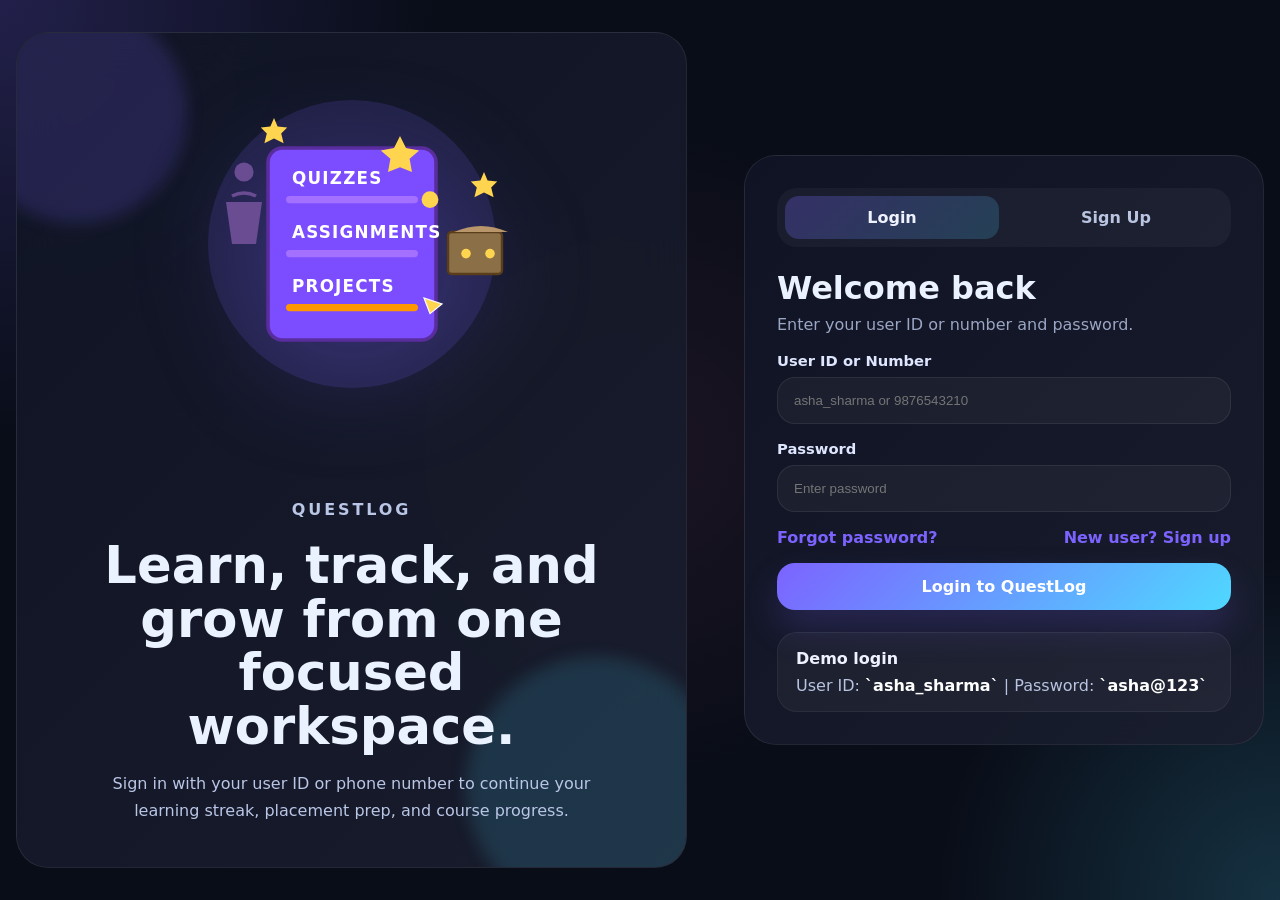
==== commit 7e0b900d: "final" ====
--- a/index.html
+++ b/index.html
@@ -95,7 +95,29 @@
       <rect x="110" y="210" width="15" height="25" rx="5" fill="#4a90e2" stroke="#2c5aa0" stroke-width="2"/>
     </symbol>
   </svg>
+  <script>
+    // Authentication check - redirect to login if not authenticated
+    (function() {
+      const user = localStorage.getItem('user');
+      if (!user) {
+        window.location.href = 'login.html';
+      }
+    })();
+  </script>
+  <script src="backend.js"></script>
   <script src="app.js"></script>
   <script src="quizbot.js"></script>
+  <script>
+    // Handle logout
+    document.addEventListener('DOMContentLoaded', () => {
+      const logoutBtn = document.querySelector('[data-page="logout"]');
+      if (logoutBtn) {
+        logoutBtn.addEventListener('click', () => {
+          localStorage.removeItem('user');
+          window.location.href = 'login.html';
+        });
+      }
+    });
+  </script>
 </body>
 </html>
--- a/style.css
+++ b/style.css
@@ -693,28 +693,36 @@
 }
 
 .quizbot-panel {
-  padding: 18px;
-  border-radius: 24px;
+  position: fixed;
+  top: 50%;
+  left: 50%;
+  transform: translate(-50%, -50%);
+  width: 92%;
+  max-width: 720px;
+  min-height: 60vh;
+  max-height: 85vh;
+  padding: 28px;
+  border-radius: 28px;
   background: rgba(15,20,34,0.98);
   border: 1px solid rgba(124,99,255,0.18);
-  box-shadow: 0 28px 55px rgba(0, 0, 0, 0.22);
-  transition: transform 0.24s ease, opacity 0.24s ease;
+  box-shadow: 0 32px 65px rgba(0, 0, 0, 0.28);
+  transition: opacity 0.24s ease;
+  z-index: 1000;
+  overflow-y: auto;
 }
 
 .quizbot-panel.hidden {
   opacity: 0;
-  transform: translateY(10px);
+  visibility: hidden;
   pointer-events: none;
-  height: 0;
-  overflow: hidden;
 }
 
 .quizbot-header {
   display: flex;
   align-items: center;
   justify-content: space-between;
-  gap: 12px;
-  margin-bottom: 14px;
+  gap: 16px;
+  margin-bottom: 18px;
 }
 
 .quizbot-header span {
@@ -724,54 +732,152 @@
 
 .quizbot-body {
   display: grid;
-  gap: 12px;
+  gap: 14px;
 }
 
 .quizbot-message {
   background: rgba(255,255,255,0.04);
   border-radius: 18px;
-  padding: 14px;
+  padding: 16px;
   color: #d7deff;
 }
 
 .quizbot-actions {
   display: flex;
+  gap: 12px;
+  flex-wrap: wrap;
+}
+.quizbot-status {
+  display: grid;
+  grid-template-columns: repeat(3, minmax(0, 1fr));
   gap: 10px;
-  flex-wrap: wrap;
-}
-
+}
+
+.status-pill {
+  display: flex;
+  align-items: center;
+  justify-content: space-between;
+  gap: 8px;
+  padding: 12px 14px;
+  border-radius: 18px;
+  background: rgba(255,255,255,0.05);
+  border: 1px solid rgba(124,99,255,0.18);
+  color: #eef2ff;
+}
+
+.quizbot-round-header {
+  display: flex;
+  justify-content: space-between;
+  gap: 12px;
+  padding: 12px 14px;
+  border-radius: 18px;
+  background: rgba(255,255,255,0.05);
+  color: #f5f8ff;
+  font-weight: 600;
+}
 .button-secondary {
   border: none;
   border-radius: 16px;
-  padding: 10px 16px;
+  padding: 12px 18px;
   background: rgba(255,255,255,0.08);
   color: #eef2ff;
   cursor: pointer;
 }
 
-.quizbot-quiz {
-  display: grid;
-  gap: 12px;
-}
-
-.quizbot-question {
-  padding: 14px;
-  border-radius: 18px;
+.quizbot-start-screen {
+  display: grid;
+  gap: 16px;
+}
+
+.quizbot-description {
+  padding: 16px;
+  border-radius: 20px;
+  background: rgba(255,255,255,0.04);
+}
+
+.quizbot-course-grid {
+  display: grid;
+  grid-template-columns: repeat(2, minmax(140px, 1fr));
+  gap: 12px;
+}
+
+.quizbot-course-option {
+  display: flex;
+  align-items: center;
+  gap: 10px;
+  padding: 12px 14px;
+  border-radius: 16px;
+  background: rgba(255,255,255,0.04);
+  border: 1px solid rgba(124,99,255,0.18);
+  cursor: pointer;
+}
+
+.quizbot-course-option input {
+  accent-color: #7c63ff;
+}
+
+.quizbot-timer-row {
+  display: flex;
+  align-items: center;
+  justify-content: space-between;
+  gap: 12px;
+  padding: 10px 14px;
+  border-radius: 16px;
   background: rgba(255,255,255,0.06);
-}
-
-.quizbot-options {
-  display: grid;
-  gap: 10px;
+  font-weight: 600;
+}
+
+.timer-label {
+  color: #d7deff;
+}
+
+.timer-value {
+  color: #4fd8ff;
+}
+
+.timer-track {
+  height: 8px;
+  border-radius: 999px;
+  background: rgba(255,255,255,0.08);
+  overflow: hidden;
+}
+
+.timer-fill {
+  height: 100%;
+  width: 100%;
+  background: linear-gradient(90deg, #7c63ff, #4fd8ff);
+  transition: width 0.8s linear;
+}
+
+.quizbot-options.quizbot-grid-2 {
+  display: grid;
+  grid-template-columns: repeat(2, minmax(0, 1fr));
+  gap: 12px;
 }
 
 .quizbot-option {
   border: 1px solid rgba(124,99,255,0.18);
-  border-radius: 14px;
-  padding: 12px 14px;
-  background: rgba(255,255,255,0.03);
+  border-radius: 18px;
+  padding: 14px 16px;
+  background: rgba(255,255,255,0.05);
   color: #eef2ff;
   cursor: pointer;
+  display: flex;
+  align-items: center;
+  gap: 12px;
+  min-height: 64px;
+}
+
+.option-label {
+  display: inline-flex;
+  width: 30px;
+  height: 30px;
+  align-items: center;
+  justify-content: center;
+  border-radius: 50%;
+  background: rgba(124,99,255,0.16);
+  color: #fff;
+  font-weight: 700;
 }
 
 .quizbot-option.correct {
